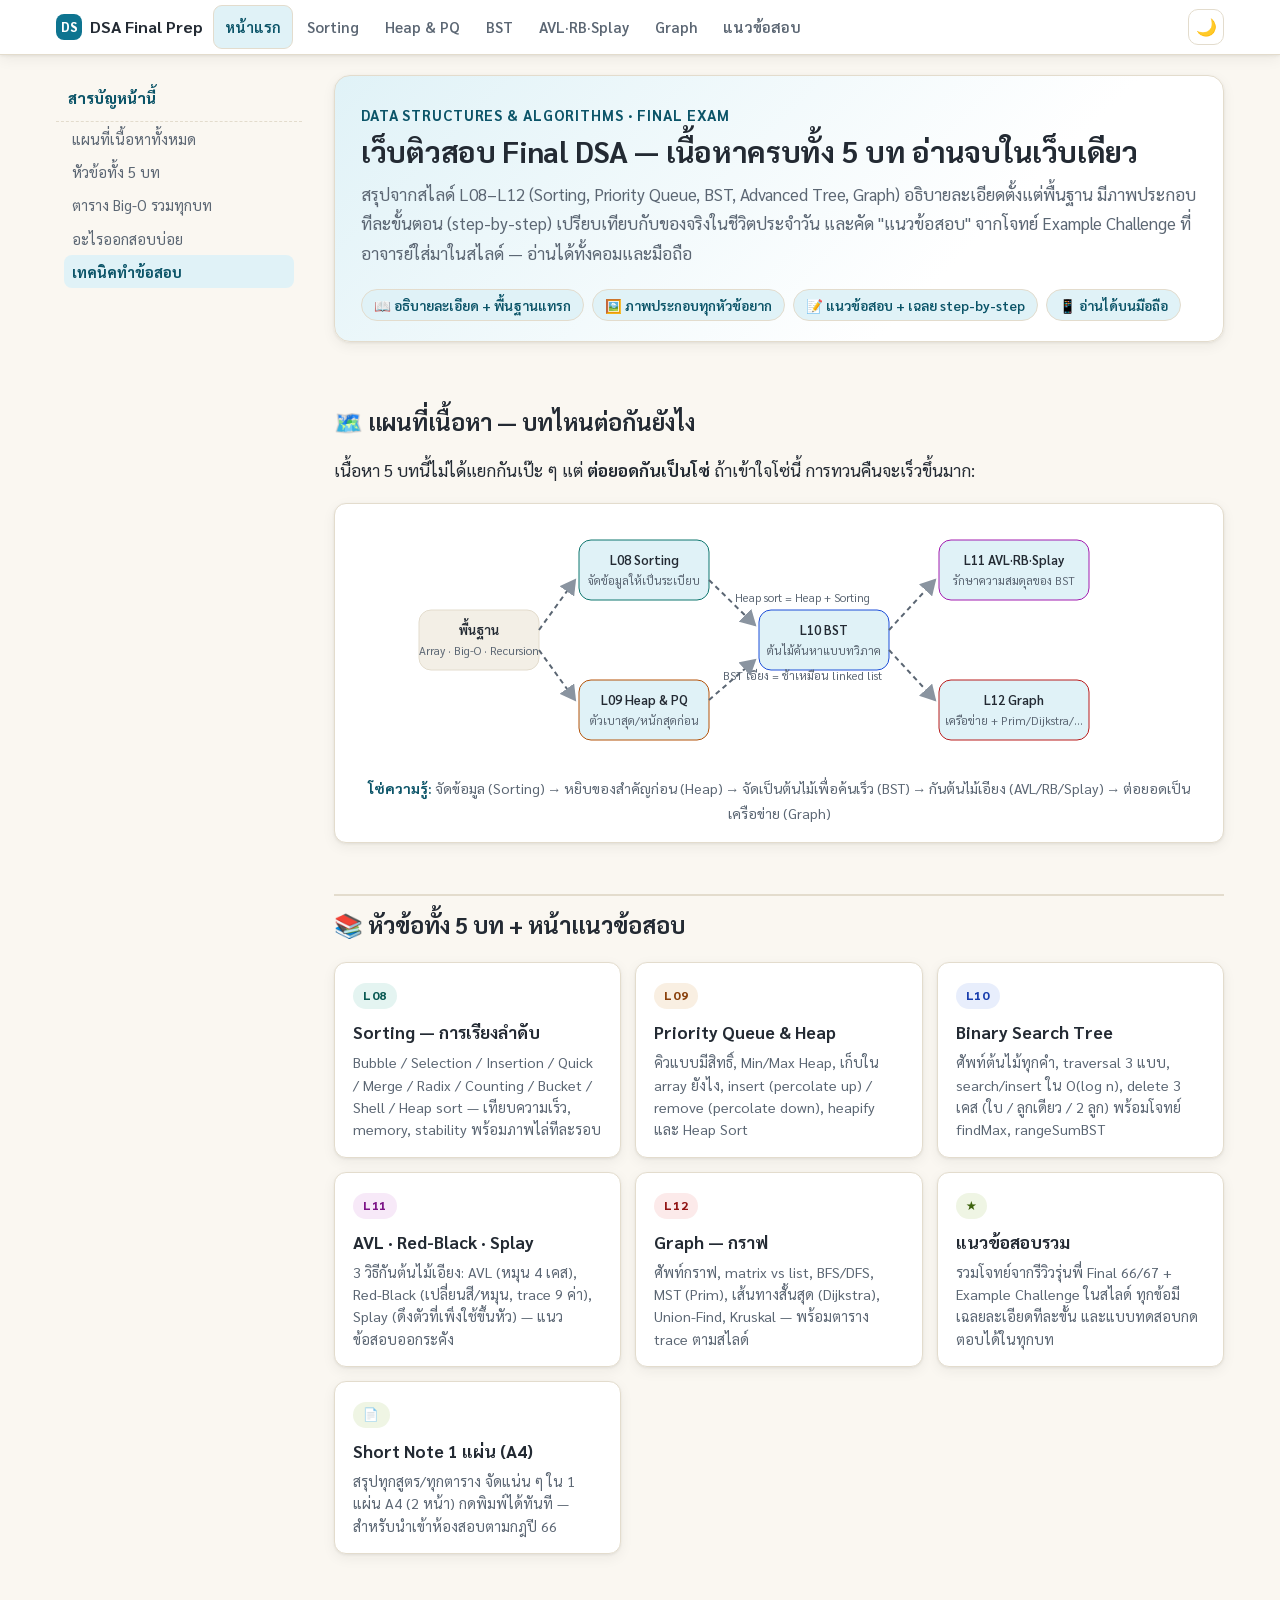
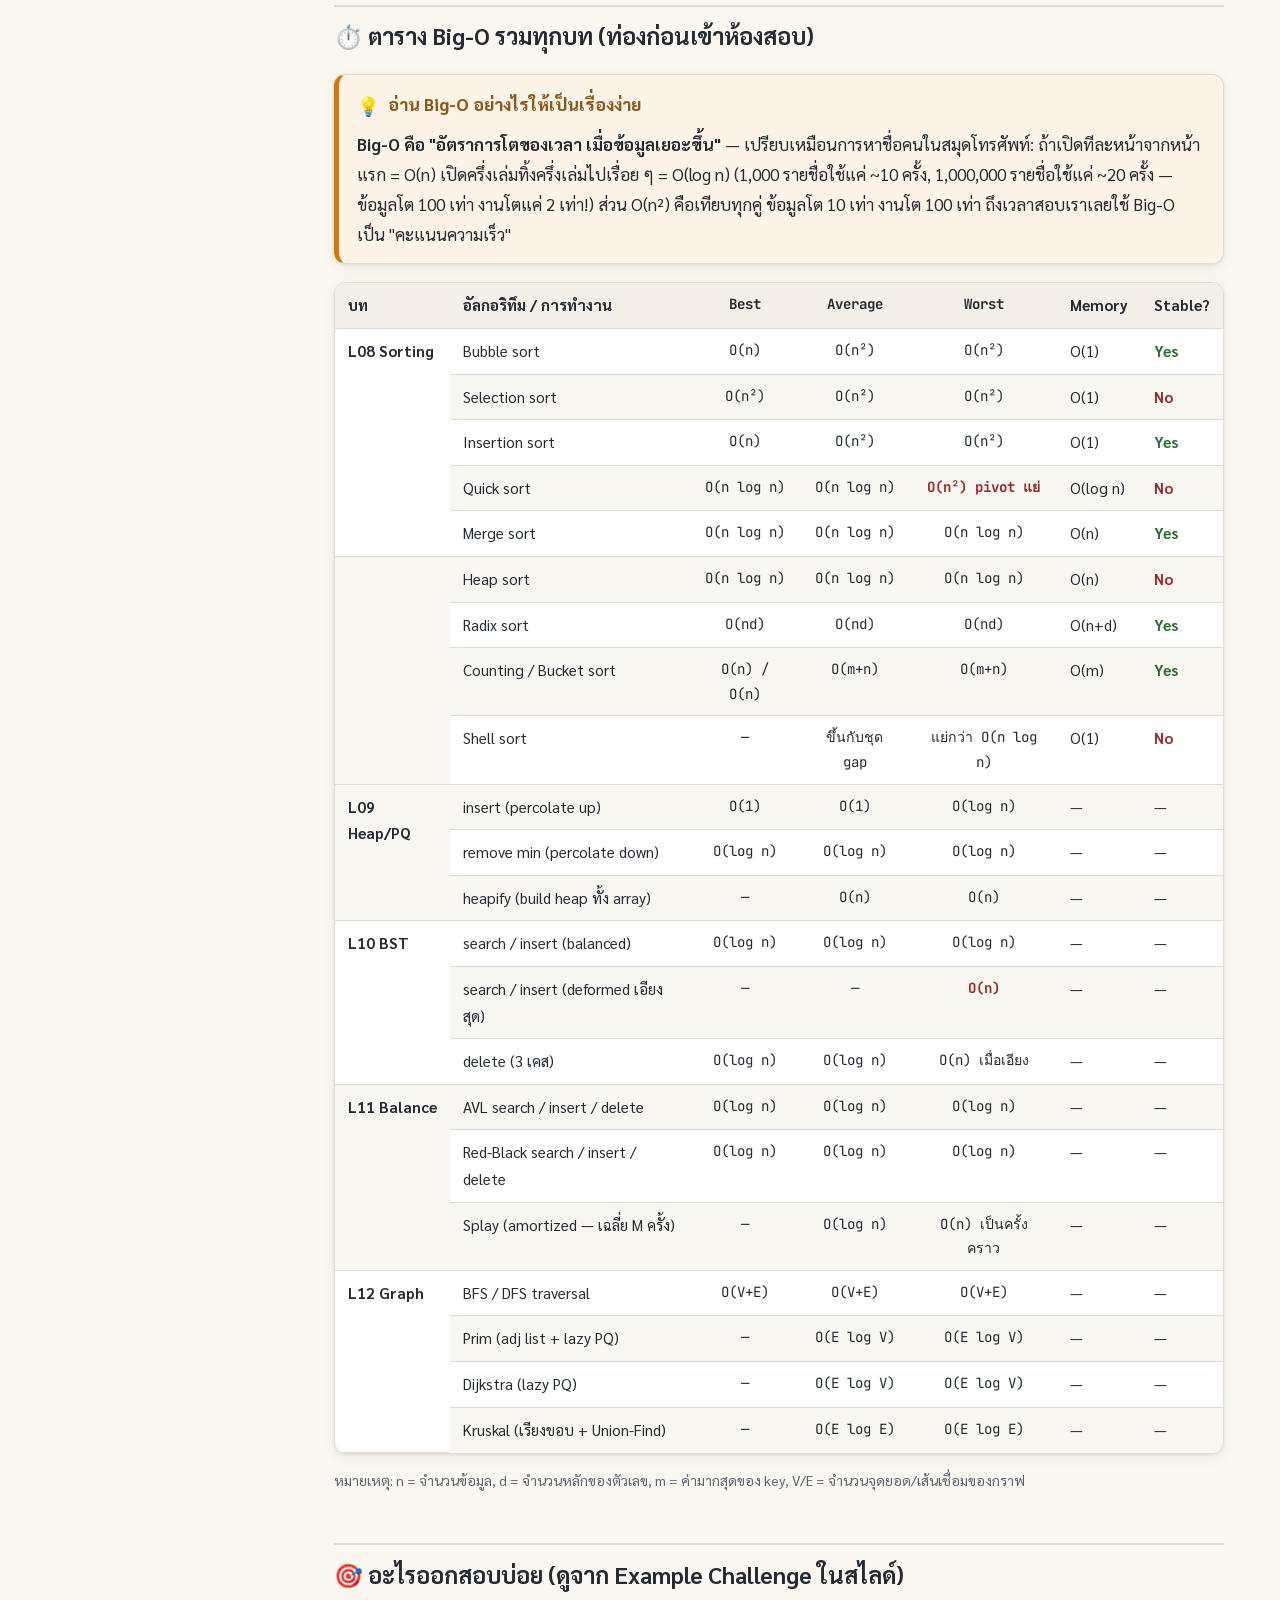
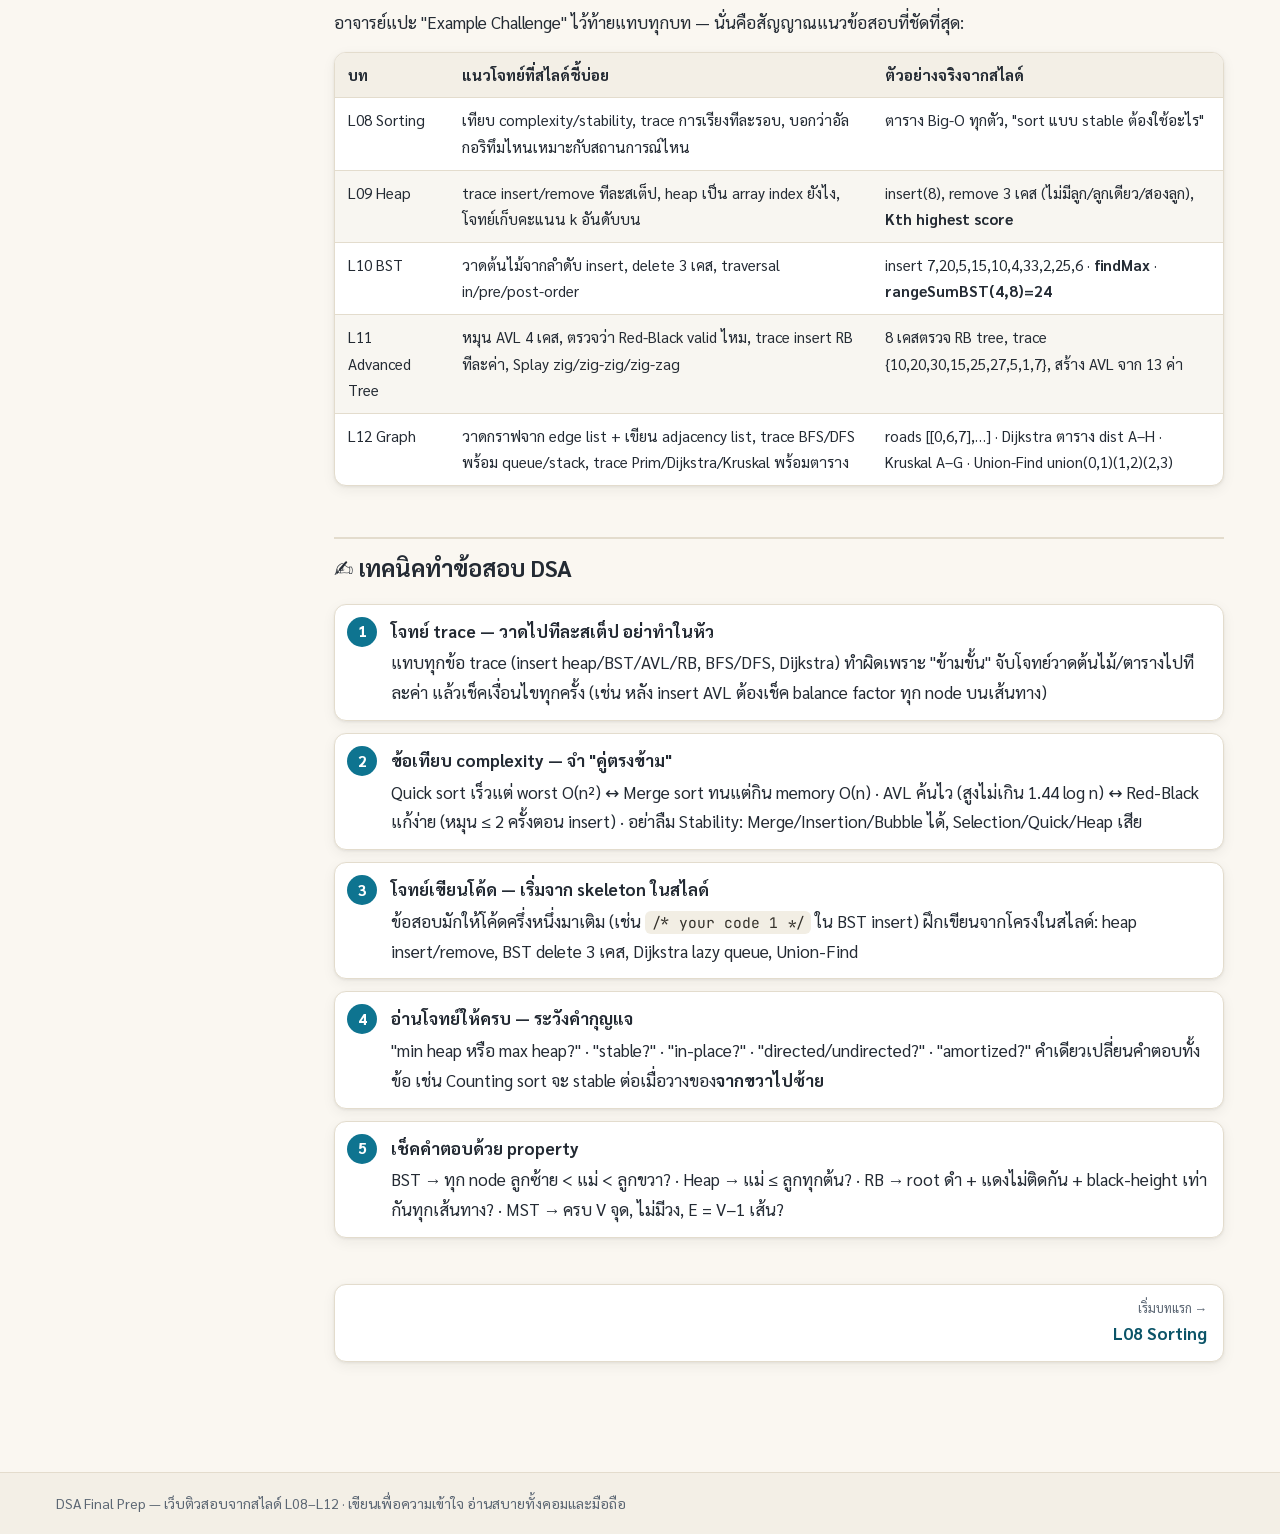
==== index.html @ 03c2e149 "DSA Final Prep — เว็บติวสอบ Final DSA (Sorting, Heap, BST, AVL/RB/Splay, Graph + แนวข้อสอบ + Short N" ====
<!DOCTYPE html>
<html lang="th">
<head>
<meta charset="UTF-8">
<meta name="viewport" content="width=device-width, initial-scale=1.0">
<title>DSA Final Prep — ติวสอบ Final Data Structures &amp; Algorithms</title>
<link rel="icon" href="data:image/svg+xml,%3Csvg xmlns=%27http://www.w3.org/2000/svg%27 viewBox=%270 0 32 32%27%3E%3Crect width=%2732%27 height=%2732%27 rx=%278%27 fill=%27%230e7490%27/%3E%3Ctext x=%2716%27 y=%2722%27 font-size=%2716%27 font-weight=%27bold%27 text-anchor=%27middle%27 fill=%27white%27 font-family=%27sans-serif%27%3EDS%3C/text%3E%3C/svg%3E">
<link rel="preconnect" href="https://fonts.googleapis.com">
<link rel="preconnect" href="https://fonts.gstatic.com" crossorigin>
<link href="https://fonts.googleapis.com/css2?family=Sarabun:wght@400;500;600;700;800&family=JetBrains+Mono:wght@400;600&display=swap" rel="stylesheet">
<link rel="stylesheet" href="assets/style.css">
</head>
<body class="topic-home">
<div id="progress"></div>
<header class="site">
  <div class="site-inner">
    <a class="brand" href="index.html"><span class="logo">DS</span>DSA Final Prep</a>
    <nav class="main">
      <a href="index.html" class="active">หน้าแรก</a>
      <a href="sorting.html">Sorting</a>
      <a href="heap.html">Heap &amp; PQ</a>
      <a href="bst.html">BST</a>
      <a href="avltree.html">AVL·RB·Splay</a>
      <a href="graph.html">Graph</a>
      <a href="exam.html">แนวข้อสอบ</a>
    </nav>
    <div class="header-actions">
      <button class="icon-btn" data-action="toggle-theme" title="สลับธีมมืด/สว่าง" aria-label="สลับธีม">🌙</button>
    </div>
  </div>
</header>

<div class="wrap">
<aside class="toc">
  <div class="toc-head">สารบัญหน้านี้ <span class="chev">▾</span></div>
  <div class="toc-body">
    <a href="#map">แผนที่เนื้อหาทั้งหมด</a>
    <a href="#topics">หัวข้อทั้ง 5 บท</a>
    <a href="#bigo">ตาราง Big-O รวมทุกบท</a>
    <a href="#trends">อะไรออกสอบบ่อย</a>
    <a href="#tips">เทคนิคทำข้อสอบ</a>
  </div>
</aside>

<main>
<section class="hero">
  <div class="kicker">Data Structures &amp; Algorithms · Final Exam</div>
  <h1>เว็บติวสอบ Final DSA — เนื้อหาครบทั้ง 5 บท อ่านจบในเว็บเดียว</h1>
  <p class="lead">สรุปจากสไลด์ L08–L12 (Sorting, Priority Queue, BST, Advanced Tree, Graph) อธิบายละเอียดตั้งแต่พื้นฐาน
  มีภาพประกอบทีละขั้นตอน (step-by-step) เปรียบเทียบกับของจริงในชีวิตประจำวัน และคัด "แนวข้อสอบ" จากโจทย์ Example Challenge
  ที่อาจารย์ใส่มาในสไลด์ — อ่านได้ทั้งคอมและมือถือ</p>
  <div class="meta">
    <span class="chip">📖 อธิบายละเอียด + พื้นฐานแทรก</span>
    <span class="chip">🖼️ ภาพประกอบทุกหัวข้อยาก</span>
    <span class="chip">📝 แนวข้อสอบ + เฉลย step-by-step</span>
    <span class="chip">📱 อ่านได้บนมือถือ</span>
  </div>
</section>

<h2 id="map">🗺️ แผนที่เนื้อหา — บทไหนต่อกันยังไง</h2>
<p>เนื้อหา 5 บทนี้ไม่ได้แยกกันเป๊ะ ๆ แต่ <strong>ต่อยอดกันเป็นโซ่</strong> ถ้าเข้าใจโซ่นี้ การทวนคืนจะเร็วขึ้นมาก:</p>

<figure class="diagram">
<svg viewBox="0 0 760 250" width="760" role="img" aria-label="แผนที่ความสัมพันธ์ของบทเรียน">
  <defs>
    <marker id="arw" markerWidth="9" markerHeight="9" refX="7" refY="4.5" orient="auto">
      <path d="M0,0 L8,4.5 L0,9 z" fill="#8a94a0"/>
    </marker>
  </defs>
  <!-- Array/Basics -->
  <rect x="20" y="90" width="120" height="60" rx="12" fill="var(--bg-soft)" stroke="var(--line)"/>
  <text x="80" y="115" text-anchor="middle" class="tlabel">พื้นฐาน</text>
  <text x="80" y="135" text-anchor="middle" class="tag">Array · Big-O · Recursion</text>

  <!-- Sorting -->
  <rect x="180" y="20" width="130" height="60" rx="12" fill="var(--accent-soft)" stroke="#0f766e"/>
  <text x="245" y="45" text-anchor="middle" class="tlabel">L08 Sorting</text>
  <text x="245" y="65" text-anchor="middle" class="tag">จัดข้อมูลให้เป็นระเบียบ</text>

  <!-- PQ/Heap -->
  <rect x="180" y="160" width="130" height="60" rx="12" fill="var(--accent-soft)" stroke="#b45309"/>
  <text x="245" y="185" text-anchor="middle" class="tlabel">L09 Heap &amp; PQ</text>
  <text x="245" y="205" text-anchor="middle" class="tag">ตัวเบาสุด/หนักสุดก่อน</text>

  <!-- BST -->
  <rect x="360" y="90" width="130" height="60" rx="12" fill="var(--accent-soft)" stroke="#1d4ed8"/>
  <text x="425" y="115" text-anchor="middle" class="tlabel">L10 BST</text>
  <text x="425" y="135" text-anchor="middle" class="tag">ต้นไม้ค้นหาแบบทวิภาค</text>

  <!-- AVL/RB/Splay -->
  <rect x="540" y="20" width="150" height="60" rx="12" fill="var(--accent-soft)" stroke="#a21caf"/>
  <text x="615" y="45" text-anchor="middle" class="tlabel">L11 AVL·RB·Splay</text>
  <text x="615" y="65" text-anchor="middle" class="tag">รักษาความสมดุลของ BST</text>

  <!-- Graph -->
  <rect x="540" y="160" width="150" height="60" rx="12" fill="var(--accent-soft)" stroke="#b91c1c"/>
  <text x="615" y="185" text-anchor="middle" class="tlabel">L12 Graph</text>
  <text x="615" y="205" text-anchor="middle" class="tag">เครือข่าย + Prim/Dijkstra/…</text>

  <line x1="140" y1="110" x2="176" y2="60" class="te dash" marker-end="url(#arw)"/>
  <line x1="140" y1="130" x2="176" y2="180" class="te dash" marker-end="url(#arw)"/>
  <line x1="310" y1="60" x2="356" y2="105" class="te dash" marker-end="url(#arw)"/>
  <line x1="310" y1="180" x2="356" y2="140" class="te dash" marker-end="url(#arw)"/>
  <line x1="490" y1="110" x2="536" y2="60" class="te dash" marker-end="url(#arw)"/>
  <line x1="490" y1="130" x2="536" y2="180" class="te dash" marker-end="url(#arw)"/>
  <text x="403" y="82" text-anchor="middle" class="tag">Heap sort = Heap + Sorting</text>
  <text x="403" y="160" text-anchor="middle" class="tag">BST เอียง = ช้าเหมือน linked list</text>
</svg>
<figcaption><b>โซ่ความรู้:</b> จัดข้อมูล (Sorting) → หยิบของสำคัญก่อน (Heap) → จัดเป็นต้นไม้เพื่อค้นเร็ว (BST) → กันต้นไม้เอียง (AVL/RB/Splay) → ต่อยอดเป็นเครือข่าย (Graph)</figcaption>
</figure>

<h2 id="topics">📚 หัวข้อทั้ง 5 บท + หน้าแนวข้อสอบ</h2>
<div class="topic-grid">
  <a class="tcard" href="sorting.html">
    <span class="t-badge" style="background:#e4f4f1;color:#0b5a54">L08</span>
    <h3>Sorting — การเรียงลำดับ</h3>
    <p>Bubble / Selection / Insertion / Quick / Merge / Radix / Counting / Bucket / Shell / Heap sort — เทียบความเร็ว, memory, stability พร้อมภาพไล่ทีละรอบ</p>
  </a>
  <a class="tcard" href="heap.html">
    <span class="t-badge" style="background:#f9efe2;color:#8a410c">L09</span>
    <h3>Priority Queue &amp; Heap</h3>
    <p>คิวแบบมีสิทธิ์, Min/Max Heap, เก็บใน array ยังไง, insert (percolate up) / remove (percolate down), heapify และ Heap Sort</p>
  </a>
  <a class="tcard" href="bst.html">
    <span class="t-badge" style="background:#e8eefc;color:#1a3fae">L10</span>
    <h3>Binary Search Tree</h3>
    <p>ศัพท์ต้นไม้ทุกคำ, traversal 3 แบบ, search/insert ใน O(log n), delete 3 เคส (ใบ / ลูกเดียว / 2 ลูก) พร้อมโจทย์ findMax, rangeSumBST</p>
  </a>
  <a class="tcard" href="avltree.html">
    <span class="t-badge" style="background:#f7e9f8;color:#7d1587">L11</span>
    <h3>AVL · Red-Black · Splay</h3>
    <p>3 วิธีกันต้นไม้เอียง: AVL (หมุน 4 เคส), Red-Black (เปลี่ยนสี/หมุน, trace 9 ค่า), Splay (ดึงตัวที่เพิ่งใช้ขึ้นหัว) — แนวข้อสอบออกระคัง</p>
  </a>
  <a class="tcard" href="graph.html">
    <span class="t-badge" style="background:#fceaea;color:#921616">L12</span>
    <h3>Graph — กราฟ</h3>
    <p>ศัพท์กราฟ, matrix vs list, BFS/DFS, MST (Prim), เส้นทางสั้นสุด (Dijkstra), Union-Find, Kruskal — พร้อมตาราง trace ตามสไลด์</p>
  </a>
  <a class="tcard" href="exam.html">
    <span class="t-badge" style="background:#eff5e4;color:#3c620c">★</span>
    <h3>แนวข้อสอบรวม</h3>
    <p>รวมโจทย์จากรีวิวรุ่นพี่ Final 66/67 + Example Challenge ในสไลด์ ทุกข้อมีเฉลยละเอียดทีละขั้น และแบบทดสอบกดตอบได้ในทุกบท</p>
  </a>
  <a class="tcard" href="short-note.html">
    <span class="t-badge" style="background:#eff5e4;color:#3c620c">📄</span>
    <h3>Short Note 1 แผ่น (A4)</h3>
    <p>สรุปทุกสูตร/ทุกตาราง จัดแน่น ๆ ใน 1 แผ่น A4 (2 หน้า) กดพิมพ์ได้ทันที — สำหรับนำเข้าห้องสอบตามกฎปี 66</p>
  </a>
</div>

<h2 id="bigo">⏱️ ตาราง Big-O รวมทุกบท (ท่องก่อนเข้าห้องสอบ)</h2>
<div class="box analogy"><div class="box-title"><span class="em">💡</span>อ่าน Big-O อย่างไรให้เป็นเรื่องง่าย</div>
<p><strong>Big-O คือ "อัตราการโตของเวลา เมื่อข้อมูลเยอะขึ้น"</strong> — เปรียบเหมือนการหาชื่อคนในสมุดโทรศัพท์:
ถ้าเปิดทีละหน้าจากหน้าแรก = O(n) เปิดครึ่งเล่มทิ้งครึ่งเล่มไปเรื่อย ๆ = O(log n)
(1,000 รายชื่อใช้แค่ ~10 ครั้ง, 1,000,000 รายชื่อใช้แค่ ~20 ครั้ง — ข้อมูลโต 100 เท่า งานโตแค่ 2 เท่า!)
ส่วน O(n²) คือเทียบทุกคู่ ข้อมูลโต 10 เท่า งานโต 100 เท่า ถึงเวลาสอบเราเลยใช้ Big-O เป็น "คะแนนความเร็ว"</p></div>

<div class="tbl-wrap"><table>
<thead><tr><th>บท</th><th>อัลกอริทึม / การทำงาน</th><th class="num">Best</th><th class="num">Average</th><th class="num">Worst</th><th>Memory</th><th>Stable?</th></tr></thead>
<tbody>
  <tr><td rowspan="5"><b>L08 Sorting</b></td><td>Bubble sort</td><td class="num">O(n)</td><td class="num">O(n²)</td><td class="num">O(n²)</td><td>O(1)</td><td class="good">Yes</td></tr>
  <tr><td>Selection sort</td><td class="num">O(n²)</td><td class="num">O(n²)</td><td class="num">O(n²)</td><td>O(1)</td><td class="bad">No</td></tr>
  <tr><td>Insertion sort</td><td class="num">O(n)</td><td class="num">O(n²)</td><td class="num">O(n²)</td><td>O(1)</td><td class="good">Yes</td></tr>
  <tr><td>Quick sort</td><td class="num">O(n log n)</td><td class="num">O(n log n)</td><td class="num bad">O(n²) pivot แย่</td><td>O(log n)</td><td class="bad">No</td></tr>
  <tr><td>Merge sort</td><td class="num">O(n log n)</td><td class="num">O(n log n)</td><td class="num">O(n log n)</td><td>O(n)</td><td class="good">Yes</td></tr>
  <tr><td rowspan="4"></td><td>Heap sort</td><td class="num">O(n log n)</td><td class="num">O(n log n)</td><td class="num">O(n log n)</td><td>O(n)</td><td class="bad">No</td></tr>
  <tr><td>Radix sort</td><td class="num">O(nd)</td><td class="num">O(nd)</td><td class="num">O(nd)</td><td>O(n+d)</td><td class="good">Yes</td></tr>
  <tr><td>Counting / Bucket sort</td><td class="num">O(n) / O(n)</td><td class="num">O(m+n)</td><td class="num">O(m+n)</td><td>O(m)</td><td class="good">Yes</td></tr>
  <tr><td>Shell sort</td><td class="num">—</td><td class="num">ขึ้นกับชุด gap</td><td class="num">แย่กว่า O(n log n)</td><td>O(1)</td><td class="bad">No</td></tr>

  <tr><td rowspan="3"><b>L09 Heap/PQ</b></td><td>insert (percolate up)</td><td class="num">O(1)</td><td class="num">O(1)</td><td class="num">O(log n)</td><td>—</td><td>—</td></tr>
  <tr><td>remove min (percolate down)</td><td class="num">O(log n)</td><td class="num">O(log n)</td><td class="num">O(log n)</td><td>—</td><td>—</td></tr>
  <tr><td>heapify (build heap ทั้ง array)</td><td class="num">—</td><td class="num">O(n)</td><td class="num">O(n)</td><td>—</td><td>—</td></tr>

  <tr><td rowspan="3"><b>L10 BST</b></td><td>search / insert (balanced)</td><td class="num">O(log n)</td><td class="num">O(log n)</td><td class="num">O(log n)</td><td>—</td><td>—</td></tr>
  <tr><td>search / insert (deformed เอียงสุด)</td><td class="num">—</td><td class="num">—</td><td class="num bad">O(n)</td><td>—</td><td>—</td></tr>
  <tr><td>delete (3 เคส)</td><td class="num">O(log n)</td><td class="num">O(log n)</td><td class="num">O(n) เมื่อเอียง</td><td>—</td><td>—</td></tr>

  <tr><td rowspan="3"><b>L11 Balance</b></td><td>AVL search / insert / delete</td><td class="num">O(log n)</td><td class="num">O(log n)</td><td class="num">O(log n)</td><td>—</td><td>—</td></tr>
  <tr><td>Red-Black search / insert / delete</td><td class="num">O(log n)</td><td class="num">O(log n)</td><td class="num">O(log n)</td><td>—</td><td>—</td></tr>
  <tr><td>Splay (amortized — เฉลี่ย M ครั้ง)</td><td class="num">—</td><td class="num">O(log n)</td><td class="num">O(n) เป็นครั้งคราว</td><td>—</td><td>—</td></tr>

  <tr><td rowspan="4"><b>L12 Graph</b></td><td>BFS / DFS traversal</td><td class="num">O(V+E)</td><td class="num">O(V+E)</td><td class="num">O(V+E)</td><td>—</td><td>—</td></tr>
  <tr><td>Prim (adj list + lazy PQ)</td><td class="num">—</td><td class="num">O(E log V)</td><td class="num">O(E log V)</td><td>—</td><td>—</td></tr>
  <tr><td>Dijkstra (lazy PQ)</td><td class="num">—</td><td class="num">O(E log V)</td><td class="num">O(E log V)</td><td>—</td><td>—</td></tr>
  <tr><td>Kruskal (เรียงขอบ + Union-Find)</td><td class="num">—</td><td class="num">O(E log E)</td><td class="num">O(E log E)</td><td>—</td><td>—</td></tr>
</tbody>
</table></div>
<p class="small">หมายเหตุ: n = จำนวนข้อมูล, d = จำนวนหลักของตัวเลข, m = ค่ามากสุดของ key, V/E = จำนวนจุดยอด/เส้นเชื่อมของกราฟ</p>

<h2 id="trends">🎯 อะไรออกสอบบ่อย (ดูจาก Example Challenge ในสไลด์)</h2>
<p>อาจารย์แปะ "Example Challenge" ไว้ท้ายแทบทุกบท — นั่นคือสัญญาณแนวข้อสอบที่ชัดที่สุด:</p>
<div class="tbl-wrap"><table>
<thead><tr><th>บท</th><th>แนวโจทย์ที่สไลด์ชี้บ่อย</th><th>ตัวอย่างจริงจากสไลด์</th></tr></thead>
<tbody>
<tr><td>L08 Sorting</td><td>เทียบ complexity/stability, trace การเรียงทีละรอบ, บอกว่าอัลกอริทึมไหนเหมาะกับสถานการณ์ไหน</td><td>ตาราง Big-O ทุกตัว, "sort แบบ stable ต้องใช้อะไร"</td></tr>
<tr><td>L09 Heap</td><td>trace insert/remove ทีละสเต็ป, heap เป็น array index ยังไง, โจทย์เก็บคะแนน k อันดับบน</td><td>insert(8), remove 3 เคส (ไม่มีลูก/ลูกเดียว/สองลูก), <b>Kth highest score</b></td></tr>
<tr><td>L10 BST</td><td>วาดต้นไม้จากลำดับ insert, delete 3 เคส, traversal in/pre/post-order</td><td>insert 7,20,5,15,10,4,33,2,25,6 · <b>findMax</b> · <b>rangeSumBST(4,8)=24</b></td></tr>
<tr><td>L11 Advanced Tree</td><td>หมุน AVL 4 เคส, ตรวจว่า Red-Black valid ไหม, trace insert RB ทีละค่า, Splay zig/zig-zig/zig-zag</td><td>8 เคสตรวจ RB tree, trace {10,20,30,15,25,27,5,1,7}, สร้าง AVL จาก 13 ค่า</td></tr>
<tr><td>L12 Graph</td><td>วาดกราฟจาก edge list + เขียน adjacency list, trace BFS/DFS พร้อม queue/stack, trace Prim/Dijkstra/Kruskal พร้อมตาราง</td><td>roads [[0,6,7],…] · Dijkstra ตาราง dist A–H · Kruskal A–G · Union-Find union(0,1)(1,2)(2,3)</td></tr>
</tbody>
</table></div>

<h2 id="tips">✍️ เทคนิคทำข้อสอบ DSA</h2>
<div class="steps">
  <div class="step"><span class="step-t">โจทย์ trace — วาดไปทีละสเต็ป อย่าทำในหัว</span>แทบทุกข้อ trace (insert heap/BST/AVL/RB, BFS/DFS, Dijkstra) ทำผิดเพราะ "ข้ามขั้น" จับโจทย์วาดต้นไม้/ตารางไปทีละค่า แล้วเช็คเงื่อนไขทุกครั้ง (เช่น หลัง insert AVL ต้องเช็ค balance factor ทุก node บนเส้นทาง)</div>
  <div class="step"><span class="step-t">ข้อเทียบ complexity — จำ "คู่ตรงข้าม"</span>Quick sort เร็วแต่ worst O(n²) ↔ Merge sort ทนแต่กิน memory O(n) · AVL ค้นไว (สูงไม่เกิน 1.44 log n) ↔ Red-Black แก้ง่าย (หมุน ≤ 2 ครั้งตอน insert) · อย่าลืม Stability: Merge/Insertion/Bubble ได้, Selection/Quick/Heap เสีย</div>
  <div class="step"><span class="step-t">โจทย์เขียนโค้ด — เริ่มจาก skeleton ในสไลด์</span>ข้อสอบมักให้โค้ดครึ่งหนึ่งมาเติม (เช่น <code>/* your code 1 */</code> ใน BST insert) ฝึกเขียนจากโครงในสไลด์: heap insert/remove, BST delete 3 เคส, Dijkstra lazy queue, Union-Find</div>
  <div class="step"><span class="step-t">อ่านโจทย์ให้ครบ — ระวังคำกุญแจ</span>"min heap หรือ max heap?" · "stable?" · "in-place?" · "directed/undirected?" · "amortized?" คำเดียวเปลี่ยนคำตอบทั้งข้อ เช่น Counting sort จะ stable ต่อเมื่อวางของ<strong>จากขวาไปซ้าย</strong></div>
  <div class="step"><span class="step-t">เช็คคำตอบด้วย property</span>BST → ทุก node ลูกซ้าย &lt; แม่ &lt; ลูกขวา? · Heap → แม่ ≤ ลูกทุกต้น? · RB → root ดำ + แดงไม่ติดกัน + black-height เท่ากันทุกเส้นทาง? · MST → ครบ V จุด, ไม่มีวง, E = V−1 เส้น?</div>
</div>

<div class="pager">
  <a href="sorting.html" class="next"><span class="dir">เริ่มบทแรก →</span><span class="pt">L08 Sorting</span></a>
</div>
</main>
</div>

<footer class="site"><div class="inner">DSA Final Prep — เว็บติวสอบจากสไลด์ L08–L12 · เขียนเพื่อความเข้าใจ อ่านสบายทั้งคอมและมือถือ</div></footer>
<script src="assets/main.js"></script>
</body>
</html>
---- assets/style.css ----
/* ============================================================
   DSA Final Review — Study Site Stylesheet
   Thai-first typography, responsive, light/dark theme
   ============================================================ */

:root {
  --bg: #faf7f1;
  --bg-soft: #f3efe6;
  --card: #ffffff;
  --ink: #232a33;
  --ink-soft: #5b6673;
  --line: #e3dccd;
  --accent: #0e7490;
  --accent-soft: #e0f2f7;
  --accent-ink: #0b5468;
  --warn-bg: #fdf3e7;
  --warn-line: #f0d9b5;
  --warn-ink: #8a5a18;
  --ok-bg: #eef7ee;
  --ok-line: #cde5cd;
  --ok-ink: #2f6b2f;
  --bad-bg: #fdeeee;
  --bad-line: #f2caca;
  --bad-ink: #9b2c2c;
  --code-bg: #f2eee4;
  --code-ink: #33302a;
  --shadow: 0 1px 3px rgba(40, 35, 20, 0.08), 0 4px 14px rgba(40, 35, 20, 0.06);
  --radius: 12px;
  --font-thai: "Sarabun", "IBM Plex Sans Thai", "Noto Sans Thai", "Leelawadee UI", system-ui, sans-serif;
  --font-code: "JetBrains Mono", "Cascadia Code", Consolas, "Courier New", monospace;
}

[data-theme="dark"] {
  --bg: #12171b;
  --bg-soft: #171e23;
  --card: #1b2329;
  --ink: #e4e8ec;
  --ink-soft: #9aa6b1;
  --line: #2b3640;
  --accent: #4cc3dd;
  --accent-soft: #16323b;
  --accent-ink: #9adcf0;
  --warn-bg: #2b2317;
  --warn-line: #4d3d20;
  --warn-ink: #e8c187;
  --ok-bg: #18251a;
  --ok-line: #2d4a2f;
  --ok-ink: #9fd6a0;
  --bad-bg: #2a1a1a;
  --bad-line: #522c2c;
  --bad-ink: #eda9a9;
  --code-bg: #20282e;
  --code-ink: #e0dcd2;
  --shadow: 0 1px 3px rgba(0, 0, 0, 0.4), 0 4px 14px rgba(0, 0, 0, 0.3);
}

/* topic accents */
body.topic-sorting   { --accent: #0f766e; --accent-soft: #e4f4f1; --accent-ink: #0b5a54; }
body.topic-heap      { --accent: #b45309; --accent-soft: #f9efe2; --accent-ink: #8a410c; }
body.topic-bst       { --accent: #1d4ed8; --accent-soft: #e8eefc; --accent-ink: #1a3fae; }
body.topic-avltree   { --accent: #a21caf; --accent-soft: #f7e9f8; --accent-ink: #7d1587; }
body.topic-graph     { --accent: #b91c1c; --accent-soft: #fceaea; --accent-ink: #921616; }
body.topic-exam      { --accent: #4d7c0f; --accent-soft: #eff5e4; --accent-ink: #3c620c; }
[data-theme="dark"] body.topic-sorting { --accent:#3ecfbd; --accent-soft:#10312d; --accent-ink:#96e6da; }
[data-theme="dark"] body.topic-heap    { --accent:#f0a24b; --accent-soft:#33230f; --accent-ink:#f6c896; }
[data-theme="dark"] body.topic-bst     { --accent:#7ea6ff; --accent-soft:#152242; --accent-ink:#b9ccff; }
[data-theme="dark"] body.topic-avltree { --accent:#d97fe0; --accent-soft:#331536; --accent-ink:#efb6f3; }
[data-theme="dark"] body.topic-graph   { --accent:#f07f7f; --accent-soft:#3a1616; --accent-ink:#f4b3b3; }
[data-theme="dark"] body.topic-exam    { --accent:#9ed45c; --accent-soft:#26330f; --accent-ink:#c8e99a; }

* { box-sizing: border-box; }
html { scroll-behavior: smooth; }
body {
  margin: 0;
  background: var(--bg);
  color: var(--ink);
  font-family: var(--font-thai);
  font-size: 17px;
  line-height: 1.75;
  -webkit-text-size-adjust: 100%;
}

/* ---------- progress bar ---------- */
#progress {
  position: fixed; top: 0; left: 0; height: 3px; width: 0%;
  background: var(--accent); z-index: 60; transition: width .1s linear;
}

/* ---------- header ---------- */
header.site {
  position: sticky; top: 0; z-index: 50;
  background: var(--card);
  border-bottom: 1px solid var(--line);
  box-shadow: var(--shadow);
}
.site-inner {
  max-width: 1200px; margin: 0 auto; padding: 0 16px;
  display: flex; align-items: center; gap: 10px; min-height: 54px; flex-wrap: wrap;
}
.brand {
  font-weight: 700; font-size: 1.02rem; color: var(--ink);
  text-decoration: none; display: flex; align-items: center; gap: 8px; padding: 6px 0;
  white-space: nowrap;
}
.brand .logo {
  width: 26px; height: 26px; border-radius: 8px; background: var(--accent);
  color: #fff; display: inline-flex; align-items: center; justify-content: center;
  font-size: .8rem; font-weight: 800; flex: none;
}
nav.main { display: flex; gap: 2px; overflow-x: auto; flex: 1; -webkit-overflow-scrolling: touch; scrollbar-width: none; }
nav.main::-webkit-scrollbar { display: none; }
nav.main a {
  padding: 8px 11px; border-radius: 9px; text-decoration: none; color: var(--ink-soft);
  font-size: .93rem; font-weight: 600; white-space: nowrap; border: 1px solid transparent;
}
nav.main a:hover { color: var(--accent-ink); background: var(--accent-soft); }
nav.main a.active { color: var(--accent-ink); background: var(--accent-soft); border-color: var(--line); }
.header-actions { display: flex; gap: 6px; align-items: center; }
.icon-btn {
  border: 1px solid var(--line); background: var(--card); color: var(--ink-soft);
  width: 36px; height: 36px; border-radius: 10px; cursor: pointer; font-size: 1.05rem;
  display: inline-flex; align-items: center; justify-content: center;
}
.icon-btn:hover { color: var(--accent-ink); border-color: var(--accent); }

/* ---------- layout ---------- */
.wrap { max-width: 1200px; margin: 0 auto; padding: 20px 16px 80px; display: grid; grid-template-columns: 250px minmax(0, 1fr); gap: 28px; }
@media (max-width: 960px) { .wrap { grid-template-columns: 1fr; gap: 0; } }
aside.toc { position: sticky; top: 74px; align-self: start; max-height: calc(100vh - 90px); overflow-y: auto; font-size: .92rem; padding-right: 4px; }
@media (max-width: 960px) {
  aside.toc { position: static; max-height: none; background: var(--card); border: 1px solid var(--line); border-radius: var(--radius); margin-bottom: 22px; overflow: hidden; }
  aside.toc .toc-head { cursor: pointer; }
  aside.toc .toc-body { display: none; }
  aside.toc.open .toc-body { display: block; }
}
.toc-head { font-weight: 800; padding: 10px 12px; color: var(--accent-ink); display: flex; justify-content: space-between; align-items: center; }
.toc-head .chev { display: none; }
@media (max-width: 960px) { .toc-head .chev { display: inline; } }
.toc-body { padding: 0 8px 10px; border-top: 1px dashed var(--line); }
aside.toc a { display: block; padding: 6px 8px; color: var(--ink-soft); text-decoration: none; border-radius: 8px; line-height: 1.45; }
aside.toc a:hover { background: var(--accent-soft); color: var(--accent-ink); }
aside.toc a.sub { padding-left: 20px; font-size: .88rem; }
main { min-width: 0; }

/* ---------- typography ---------- */
h1 { font-size: 1.85rem; line-height: 1.3; margin: .2em 0 .3em; letter-spacing: -.01em; }
h2 { font-size: 1.45rem; margin: 2.2em 0 .6em; padding-top: .35em; border-top: 2px solid var(--line); scroll-margin-top: 80px; }
h2:first-of-type { border-top: none; }
h3 { font-size: 1.18rem; margin: 1.6em 0 .45em; scroll-margin-top: 80px; }
h4 { font-size: 1.03rem; margin: 1.3em 0 .35em; }
p { margin: .55em 0; }
a { color: var(--accent); }
strong { font-weight: 700; }
ul, ol { padding-left: 1.45em; margin: .5em 0; }
li { margin: .3em 0; }
.kicker { color: var(--accent-ink); font-weight: 700; font-size: .92rem; letter-spacing: .06em; text-transform: uppercase; }
.lead { font-size: 1.06rem; color: var(--ink-soft); margin-bottom: 1.2em; }
.small { font-size: .88rem; color: var(--ink-soft); }
hr.sep { border: none; border-top: 1px dashed var(--line); margin: 2em 0; }

.chips { display: flex; flex-wrap: wrap; gap: 8px; margin: 12px 0; }
.chip {
  background: var(--accent-soft); color: var(--accent-ink); border: 1px solid var(--line);
  border-radius: 999px; padding: 3px 12px; font-size: .86rem; font-weight: 600;
}

/* ---------- cards / boxes ---------- */
.box {
  background: var(--card); border: 1px solid var(--line); border-left: 5px solid var(--accent);
  border-radius: var(--radius); padding: 14px 18px; margin: 18px 0; box-shadow: var(--shadow);
}
.box .box-title { font-weight: 800; display: flex; align-items: center; gap: 8px; margin-bottom: 6px; }
.box .box-title .em { font-size: 1.15rem; }
.box p:first-child { margin-top: 0; }
.box p:last-child { margin-bottom: 0; }
.box.analogy { border-left-color: #d97706; background: var(--warn-bg); }
.box.analogy .box-title { color: var(--warn-ink); }
.box.basic { border-left-color: #0284c7; background: var(--accent-soft); }
.box.basic .box-title { color: var(--accent-ink); }
.box.exam { border-left-color: #4d7c0f; background: var(--ok-bg); }
.box.exam .box-title { color: var(--ok-ink); }
.box.warn { border-left-color: #dc2626; background: var(--bad-bg); }
.box.warn .box-title { color: var(--bad-ink); }
.box.summary { border-left-color: #64748b; }
[data-theme="dark"] .box.analogy { background: var(--warn-bg); }
[data-theme="dark"] .box.basic { background: var(--accent-soft); }

/* ---------- tables ---------- */
.tbl-wrap { overflow-x: auto; margin: 14px 0; border: 1px solid var(--line); border-radius: var(--radius); background: var(--card); box-shadow: var(--shadow); }
table { border-collapse: collapse; width: 100%; font-size: .95rem; min-width: 480px; }
th, td { padding: 9px 13px; text-align: left; border-bottom: 1px solid var(--line); vertical-align: top; }
th { background: var(--bg-soft); font-weight: 700; white-space: nowrap; }
tbody tr:last-child td { border-bottom: none; }
tbody tr:nth-child(even) { background: color-mix(in srgb, var(--bg-soft) 55%, transparent); }
td.num, th.num { text-align: center; font-family: var(--font-code); font-size: .88rem; }
table .good { color: var(--ok-ink); font-weight: 700; }
table .bad { color: var(--bad-ink); font-weight: 700; }

/* ---------- code ---------- */
code {
  font-family: var(--font-code); font-size: .86em; background: var(--code-bg);
  color: var(--code-ink); padding: .15em .45em; border-radius: 6px;
}
pre { background: var(--code-bg); color: var(--code-ink); border: 1px solid var(--line); border-radius: var(--radius); padding: 14px 16px; overflow-x: auto; font-size: .87rem; line-height: 1.6; }
pre code { background: none; padding: 0; font-size: 1em; }
pre .cm { color: #8a8f98; font-style: italic; }
pre .kw { color: #b45309; font-weight: 600; }
pre .fn { color: #0e7490; }
[data-theme="dark"] pre .kw { color: #f0a24b; }
[data-theme="dark"] pre .fn { color: #6fc7dc; }
[data-theme="dark"] pre .cm { color: #8b949e; }

/* ---------- solutions (collapsible) ---------- */
details.sol {
  border: 1px solid var(--line); border-radius: var(--radius); background: var(--card);
  margin: 12px 0; overflow: hidden; box-shadow: var(--shadow);
}
details.sol > summary {
  cursor: pointer; padding: 11px 16px; font-weight: 700; color: var(--ok-ink);
  background: var(--ok-bg); list-style: none; display: flex; align-items: center; gap: 8px; user-select: none;
}
details.sol > summary::-webkit-details-marker { display: none; }
details.sol > summary::before { content: "▸"; transition: transform .15s; font-size: .9em; }
details.sol[open] > summary::before { transform: rotate(90deg); }
details.sol > .sol-body { padding: 12px 18px 14px; border-top: 1px solid var(--line); }
details.sol.hint > summary { color: var(--warn-ink); background: var(--warn-bg); }

/* ---------- MCQ ---------- */
.mcq { border: 1px solid var(--line); border-radius: var(--radius); background: var(--card); padding: 14px 16px; margin: 14px 0; box-shadow: var(--shadow); }
.mcq .q { font-weight: 700; margin-bottom: 8px; }
.mcq .opts { display: grid; gap: 8px; }
.mcq button.opt {
  text-align: left; font: inherit; font-size: .95rem; cursor: pointer; padding: 8px 13px;
  border-radius: 9px; border: 1.5px solid var(--line); background: var(--bg); color: var(--ink); line-height: 1.5;
}
.mcq button.opt:hover { border-color: var(--accent); }
.mcq[data-state="answered"] button.opt { cursor: default; opacity: .8; }
.mcq button.opt.correct { border-color: #16a34a; background: var(--ok-bg); color: var(--ok-ink); font-weight: 700; opacity: 1; }
.mcq button.opt.wrong { border-color: #dc2626; background: var(--bad-bg); color: var(--bad-ink); opacity: 1; }
.mcq .explain { display: none; margin-top: 10px; padding-top: 10px; border-top: 1px dashed var(--line); font-size: .93rem; }
.mcq[data-state="answered"] .explain { display: block; }

/* ---------- step cards ---------- */
.steps { counter-reset: step; margin: 16px 0; display: grid; gap: 12px; }
.step {
  position: relative; background: var(--card); border: 1px solid var(--line);
  border-radius: var(--radius); padding: 12px 16px 12px 56px; box-shadow: var(--shadow);
}
.step::before {
  counter-increment: step; content: counter(step);
  position: absolute; left: 12px; top: 12px; width: 30px; height: 30px; border-radius: 50%;
  background: var(--accent); color: #fff; font-weight: 800; font-size: .95rem;
  display: flex; align-items: center; justify-content: center;
}
.step .step-t { font-weight: 700; display: block; margin-bottom: 2px; }

/* ---------- SVG diagram styles ---------- */
figure.diagram { margin: 18px 0; background: var(--card); border: 1px solid var(--line); border-radius: var(--radius); padding: 16px 12px 8px; box-shadow: var(--shadow); overflow-x: auto; }
figure.diagram svg { display: block; margin: 0 auto; max-width: 100%; height: auto; }
/* on narrow screens keep wide diagrams readable: scroll instead of shrink */
@media (max-width: 700px) {
  figure.diagram svg.wide { min-width: 620px; }
}
figure.diagram figcaption { text-align: center; font-size: .88rem; color: var(--ink-soft); padding: 6px 8px 8px; }
figcaption b { color: var(--accent-ink); }

svg .te { stroke: var(--ink-soft); stroke-width: 2; }
svg .te.hot { stroke: var(--accent); stroke-width: 3; }
svg .te.dash { stroke-dasharray: 5 4; }
svg .te.arrowhead { fill: var(--ink-soft); }
svg text { font-family: var(--font-thai); }
svg .nlab { font-size: 14px; font-weight: 700; fill: var(--ink); }
svg .nlab-w { fill: #fff; }
svg .slab { font-size: 12.5px; fill: var(--ink-soft); }
svg .slab-b { font-size: 12.5px; fill: var(--accent-ink); font-weight: 700; }
svg .tlabel { font-size: 13px; fill: var(--ink); font-weight: 600; }
svg .tag { font-size: 11.5px; fill: var(--ink-soft); }
svg .wlab { font-size: 11.5px; fill: var(--accent-ink); font-weight: 700; }
svg .box-lab { font-size: 12px; fill: var(--ink); font-weight: 600; }

/* array cells in svg */
svg .cell { fill: var(--bg-soft); stroke: var(--ink-soft); stroke-width: 1.2; rx: 4; }
svg .cell.hot { fill: var(--accent-soft); stroke: var(--accent); stroke-width: 2; }
svg .cell.good { fill: var(--ok-bg); stroke: #16a34a; }
svg .cell.bad { fill: var(--bad-bg); stroke: #dc2626; }

/* tree node circles */
svg .nd { fill: var(--card); stroke: var(--ink-soft); stroke-width: 2; }
svg .nd.hot { stroke: var(--accent); stroke-width: 3; fill: var(--accent-soft); }
svg .nd.good { stroke: #16a34a; stroke-width: 2.5; fill: var(--ok-bg); }
svg .nd.bad { stroke: #dc2626; stroke-width: 2.5; fill: var(--bad-bg); }
svg .nd.dim { opacity: .45; }
svg .nd.red-n { fill: #fde3e3; stroke: #dc2626; stroke-width: 2.4; }
svg .nd.black-n { fill: #2b3138; stroke: #111418; stroke-width: 2.4; }
[data-theme="dark"] svg .nd.red-n { fill: #5a2323; stroke: #f07f7f; }
[data-theme="dark"] svg .nd.black-n { fill: #0d0f12; stroke: #4a525b; }
svg .nd.black-n + text, svg text.on-black { fill: #fff; }
svg .ghost { opacity: .5; stroke-dasharray: 4 3; fill: none; }

/* grid background for bucket diagrams */
svg .bucket { fill: var(--bg-soft); stroke: var(--line); }
[data-theme="dark"] svg .bucket { fill: #232d34; }

/* ---------- hero ---------- */
.hero {
  background: linear-gradient(135deg, var(--accent-soft), var(--card) 70%);
  border: 1px solid var(--line); border-radius: 16px; padding: 26px 26px 20px; margin-bottom: 26px; box-shadow: var(--shadow);
}
.hero h1 { margin-top: 4px; }
.hero .meta { display: flex; flex-wrap: wrap; gap: 8px; margin-top: 10px; }

/* topic cards on index */
.topic-grid { display: grid; grid-template-columns: repeat(auto-fit, minmax(240px, 1fr)); gap: 14px; margin: 18px 0; }
.tcard {
  display: block; text-decoration: none; color: var(--ink); background: var(--card);
  border: 1px solid var(--line); border-radius: var(--radius); padding: 16px 18px; box-shadow: var(--shadow);
  transition: transform .12s, border-color .12s; position: relative;
}
.tcard:hover { transform: translateY(-2px); border-color: var(--accent); }
.tcard .t-badge { display: inline-block; font-size: .78rem; font-weight: 800; letter-spacing: .05em; padding: 2px 10px; border-radius: 999px; margin-bottom: 8px; }
.tcard h3 { margin: 0 0 4px; font-size: 1.08rem; }
.tcard p { margin: 0; font-size: .9rem; color: var(--ink-soft); line-height: 1.55; }

/* pagination footer */
.pager { display: flex; justify-content: space-between; gap: 12px; margin-top: 46px; }
.pager a {
  flex: 1; text-decoration: none; border: 1px solid var(--line); background: var(--card);
  border-radius: var(--radius); padding: 12px 16px; box-shadow: var(--shadow);
}
.pager a:hover { border-color: var(--accent); }
.pager .dir { font-size: .8rem; color: var(--ink-soft); display: block; }
.pager .pt { font-weight: 700; color: var(--accent-ink); }
.pager a.next { text-align: right; }

/* two-column helper */
.cols2 { display: grid; grid-template-columns: 1fr 1fr; gap: 14px; }
@media (max-width: 700px) { .cols2 { grid-template-columns: 1fr; } }

footer.site { border-top: 1px solid var(--line); background: var(--bg-soft); margin-top: 30px; }
footer.site .inner { max-width: 1200px; margin: 0 auto; padding: 18px 16px; font-size: .88rem; color: var(--ink-soft); }

/* print */
@media print {
  header.site, aside.toc, .pager, #progress, footer.site { display: none !important; }
  .wrap { display: block; }
  details.sol { page-break-inside: avoid; }
  details.sol:not([open]) > .sol-body { display: block; }
  body { background: #fff; }
}

@media (max-width: 600px) {
  body { font-size: 16px; }
  h1 { font-size: 1.5rem; }
  .hero { padding: 18px 16px 14px; }
  .step { padding-left: 48px; }
}
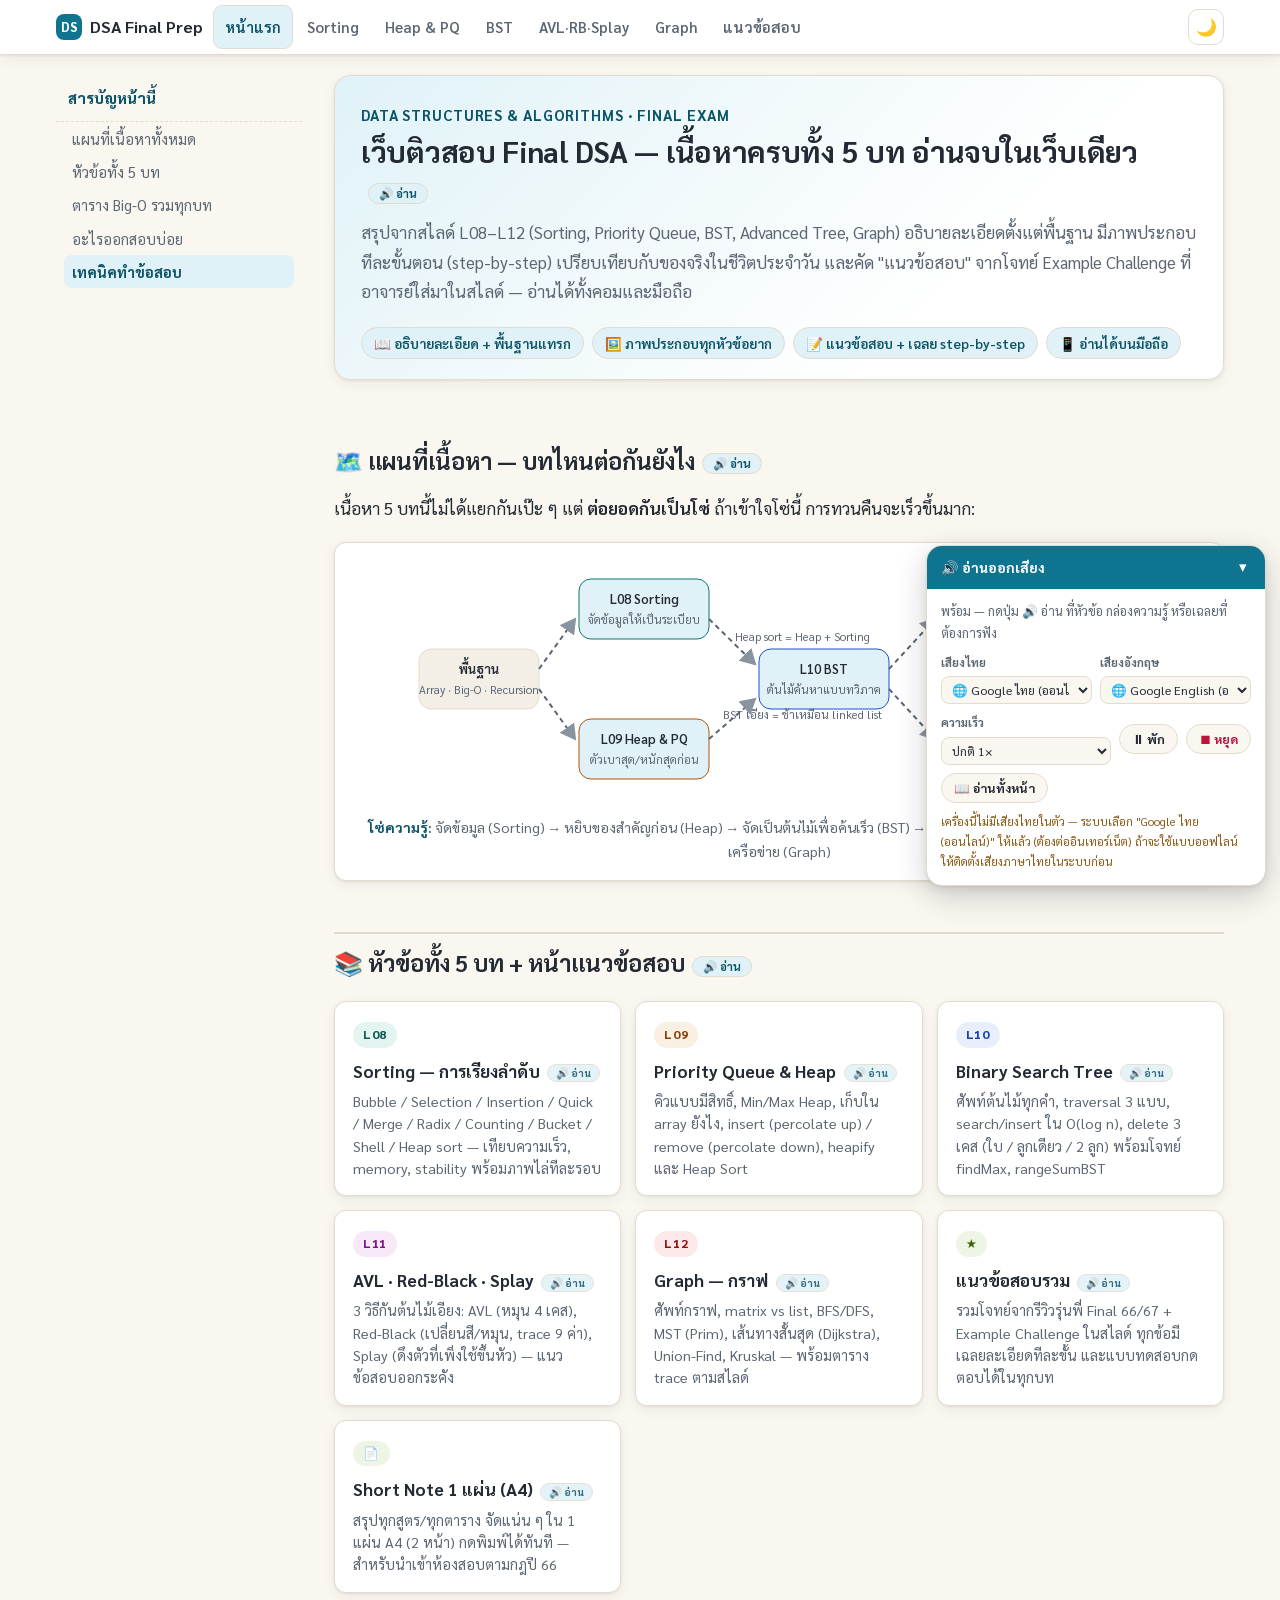
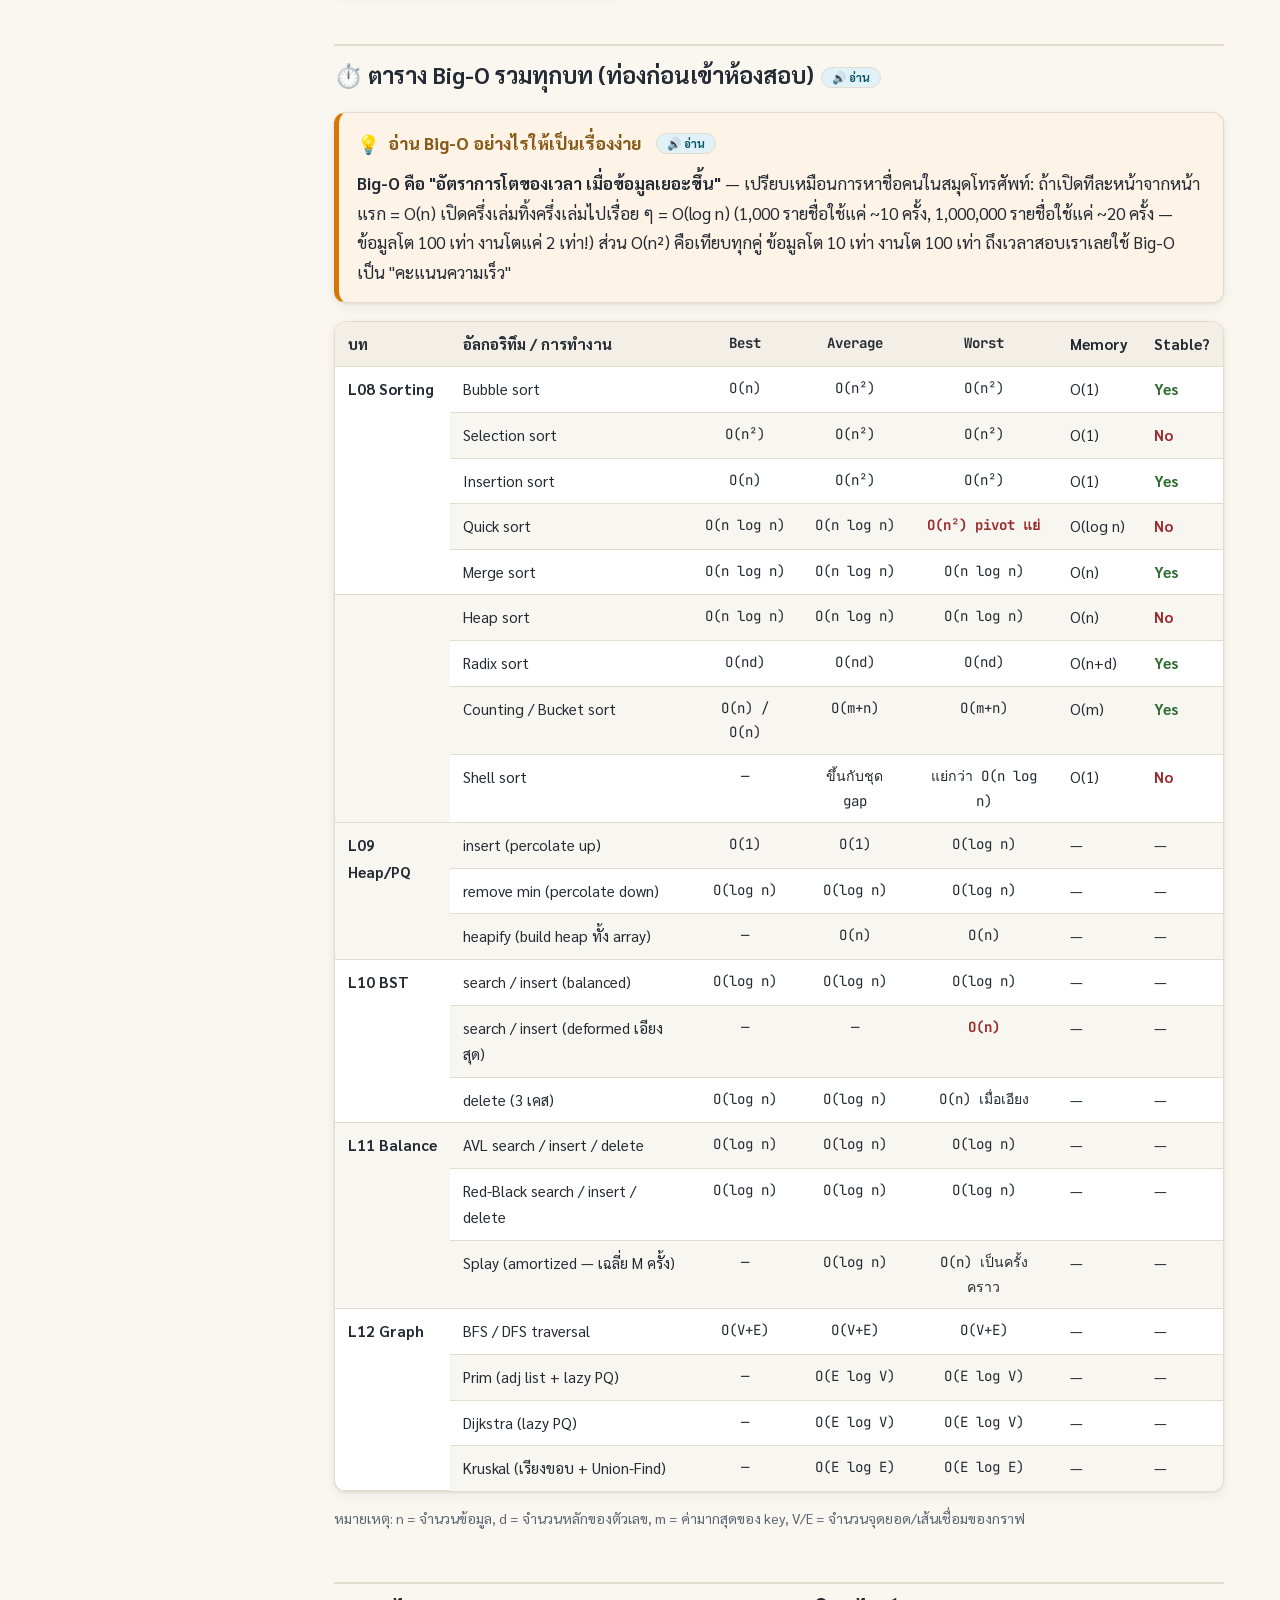
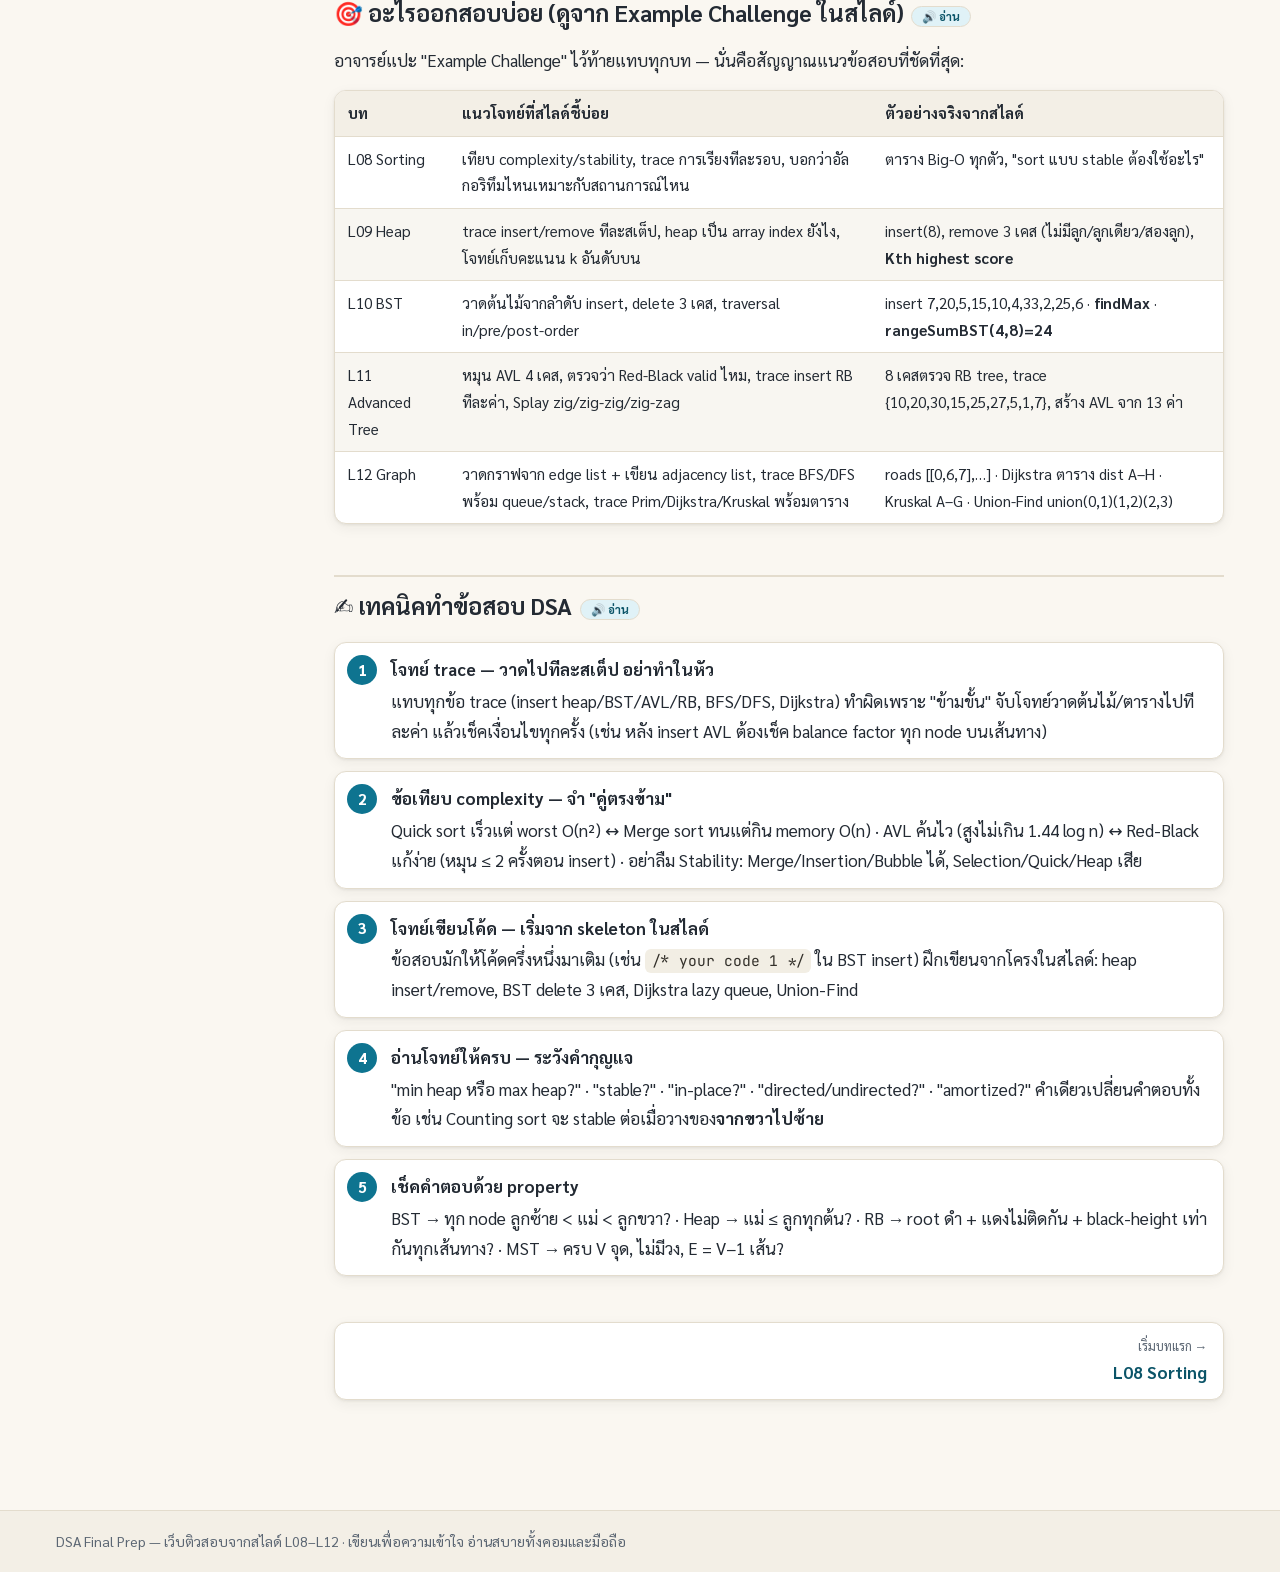
==== commit 293e708d: "เพิ่มระบบเสียงช่วยอ่าน (TTS): ปุ่ม 🔊 ต่อหัวข้อ/กล่อง/เฉลย + แถบควบคุมลอย + เสียงไทยออนไลน์ (Google T" ====
--- a/index.html
+++ b/index.html
@@ -3,6 +3,7 @@
 <head>
 <meta charset="UTF-8">
 <meta name="viewport" content="width=device-width, initial-scale=1.0">
+<meta name="referrer" content="no-referrer">
 <title>DSA Final Prep — ติวสอบ Final Data Structures &amp; Algorithms</title>
 <link rel="icon" href="data:image/svg+xml,%3Csvg xmlns=%27http://www.w3.org/2000/svg%27 viewBox=%270 0 32 32%27%3E%3Crect width=%2732%27 height=%2732%27 rx=%278%27 fill=%27%230e7490%27/%3E%3Ctext x=%2716%27 y=%2722%27 font-size=%2716%27 font-weight=%27bold%27 text-anchor=%27middle%27 fill=%27white%27 font-family=%27sans-serif%27%3EDS%3C/text%3E%3C/svg%3E">
 <link rel="preconnect" href="https://fonts.googleapis.com">
@@ -217,6 +218,7 @@
 </div>
 
 <footer class="site"><div class="inner">DSA Final Prep — เว็บติวสอบจากสไลด์ L08–L12 · เขียนเพื่อความเข้าใจ อ่านสบายทั้งคอมและมือถือ</div></footer>
+<script src="assets/tts.js"></script>
 <script src="assets/main.js"></script>
 </body>
 </html>
--- a/assets/style.css
+++ b/assets/style.css
@@ -339,6 +339,60 @@
 footer.site { border-top: 1px solid var(--line); background: var(--bg-soft); margin-top: 30px; }
 footer.site .inner { max-width: 1200px; margin: 0 auto; padding: 18px 16px; font-size: .88rem; color: var(--ink-soft); }
 
+/* ---------- TTS (อ่านออกเสียง) ---------- */
+.tts-btn {
+  font-family: var(--font-thai); font-size: .72rem; font-weight: 700;
+  color: var(--accent-ink); background: var(--accent-soft);
+  border: 1px solid var(--line); border-radius: 999px;
+  padding: 2px 10px; cursor: pointer; white-space: nowrap;
+  vertical-align: middle; margin-left: .45rem; transition: background .15s, color .15s, border-color .15s;
+}
+.tts-btn:hover { background: var(--accent); color: #fff; border-color: var(--accent); }
+.tts-btn.on { background: var(--accent); color: #fff; border-color: var(--accent); }
+.tts-btn.tts-sub { font-size: .66rem; padding: 1px 8px; opacity: .85; }
+.tts-btn.tts-sub:hover { opacity: 1; }
+.tts-reading {
+  box-shadow: 0 0 0 2px var(--accent), 0 0 22px color-mix(in srgb, var(--accent) 30%, transparent);
+  border-radius: 14px;
+}
+h2.tts-reading, h3.tts-reading, .box-title.tts-reading { border-radius: 8px; }
+.tts-bar {
+  position: fixed; right: 14px; bottom: 14px; z-index: 80;
+  width: min(340px, calc(100vw - 28px));
+  background: var(--card); border: 1px solid var(--line); border-radius: 16px;
+  box-shadow: var(--shadow), 0 10px 32px rgba(2, 8, 23, .18);
+  overflow: hidden; font-family: var(--font-thai);
+}
+.tts-bar-head {
+  display: flex; align-items: center; justify-content: space-between;
+  padding: 9px 14px; background: var(--accent); color: #fff; cursor: pointer;
+}
+.tts-bar-title { font-weight: 700; font-size: .88rem; }
+.tts-fold { background: none; border: none; color: #fff; font-size: .95rem; cursor: pointer; padding: 0 4px; }
+.tts-bar.min .tts-bar-body { display: none; }
+.tts-bar-body { padding: 11px 14px 13px; display: grid; gap: 9px; }
+.tts-status { font-size: .8rem; color: var(--ink-soft); min-height: 1.2em; }
+.tts-row { display: flex; flex-wrap: wrap; gap: 8px; align-items: center; }
+.tts-row label {
+  display: inline-flex; flex-direction: column; gap: 3px;
+  font-size: .72rem; font-weight: 700; color: var(--ink-soft); flex: 1 1 130px;
+}
+.tts-bar select {
+  font-family: var(--font-thai); font-size: .78rem; width: 100%;
+  padding: 4px 6px; border: 1px solid var(--line); border-radius: 8px;
+  background: var(--bg); color: var(--ink);
+}
+.tts-bar-body > .tts-row button {
+  font-family: var(--font-thai); font-size: .78rem; font-weight: 700;
+  padding: 6px 12px; border-radius: 999px; cursor: pointer;
+  border: 1px solid var(--line); background: var(--bg); color: var(--ink);
+}
+.tts-bar-body > .tts-row button:hover { border-color: var(--accent); color: var(--accent-ink); }
+.tts-stop { color: #be123c !important; }
+.tts-hint { font-size: .72rem; color: var(--warn-ink); }
+@media (max-width: 600px) { .tts-bar { right: 8px; bottom: 8px; } }
+@media print { .tts-bar, .tts-btn { display: none !important; } }
+
 /* print */
 @media print {
   header.site, aside.toc, .pager, #progress, footer.site { display: none !important; }
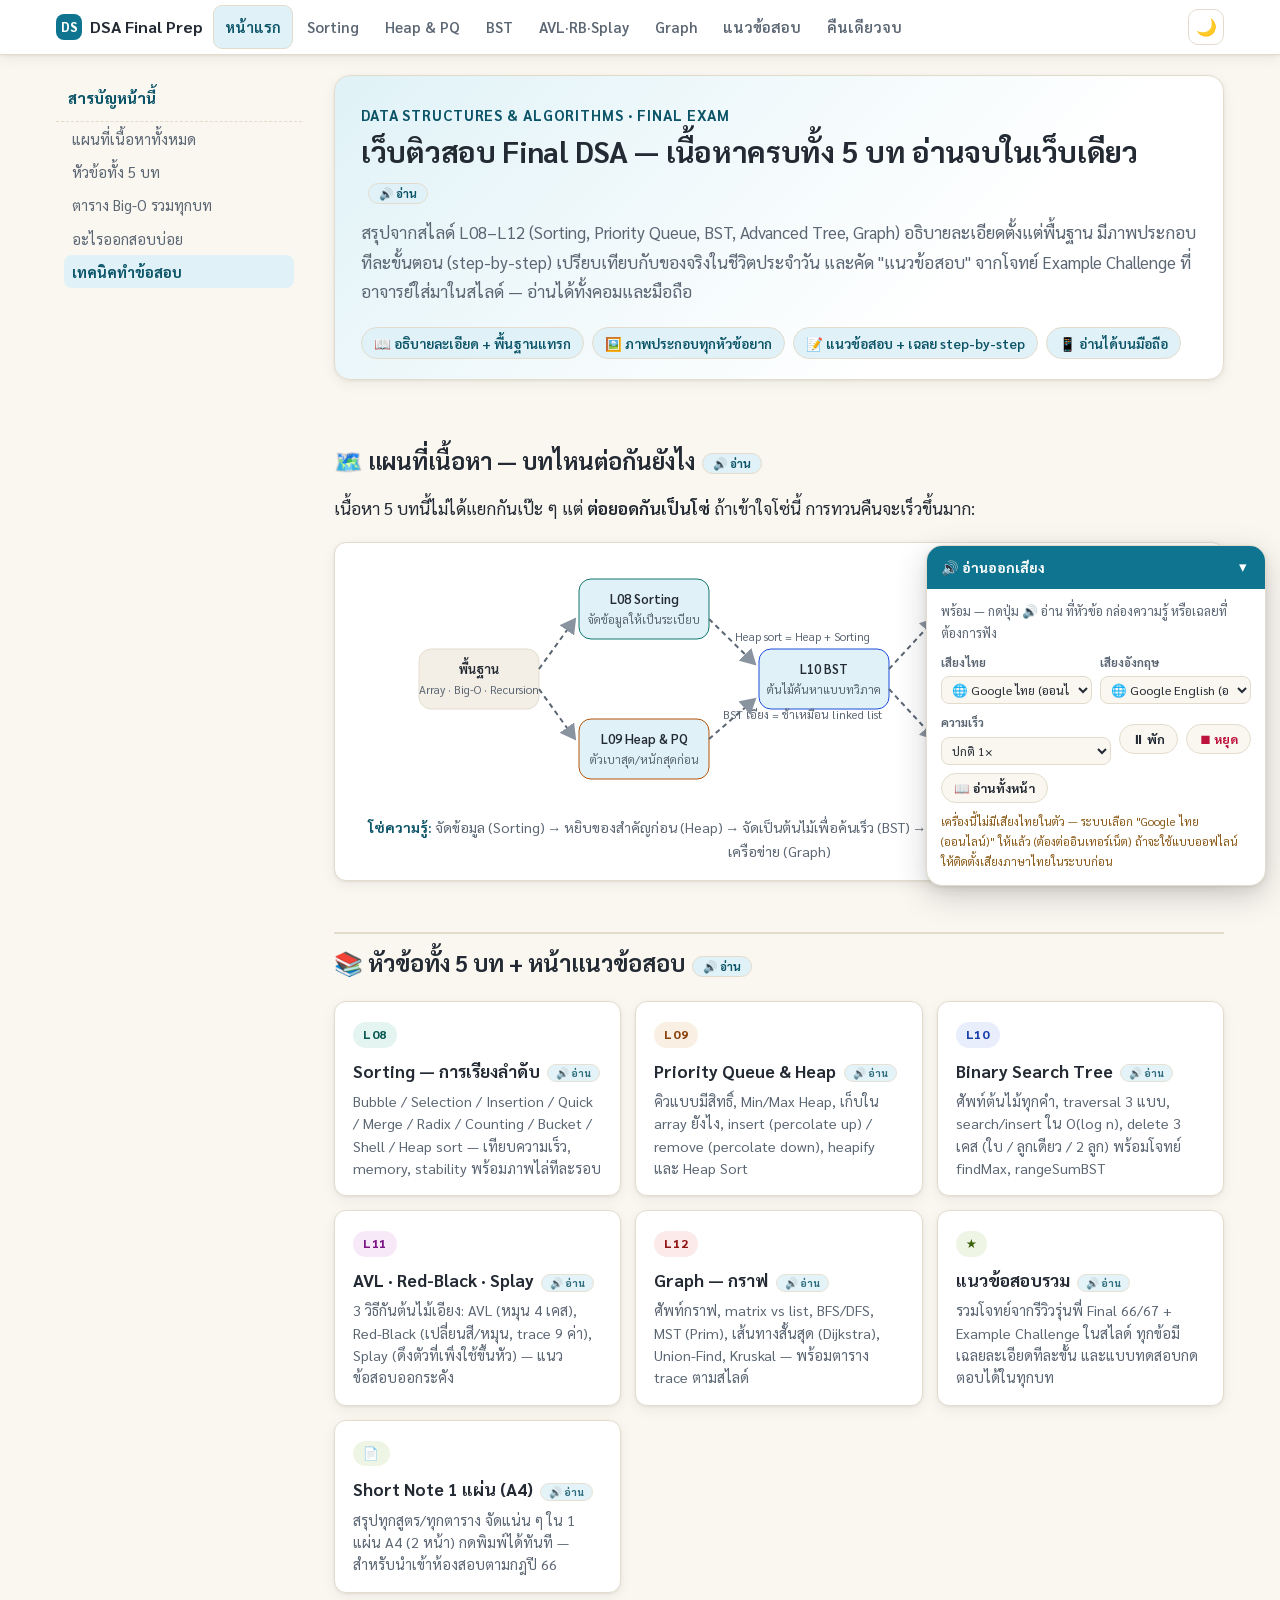
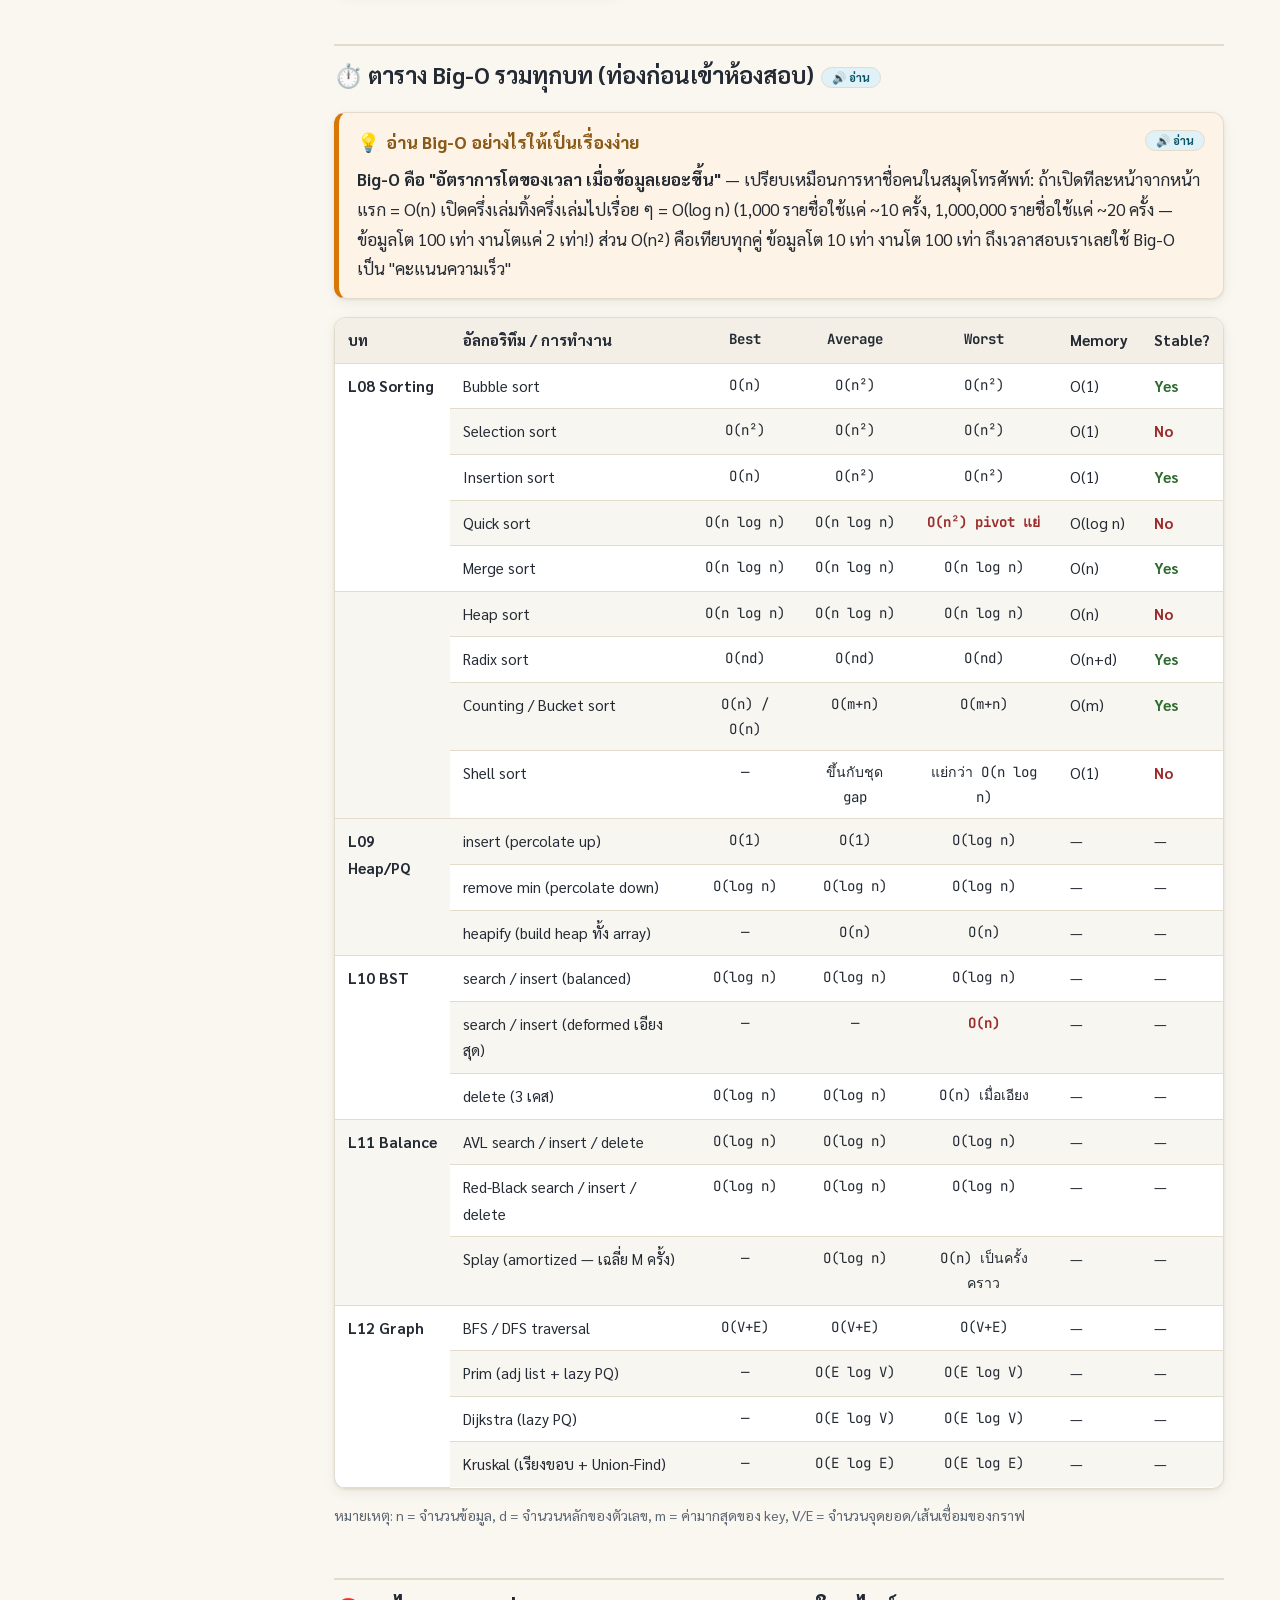
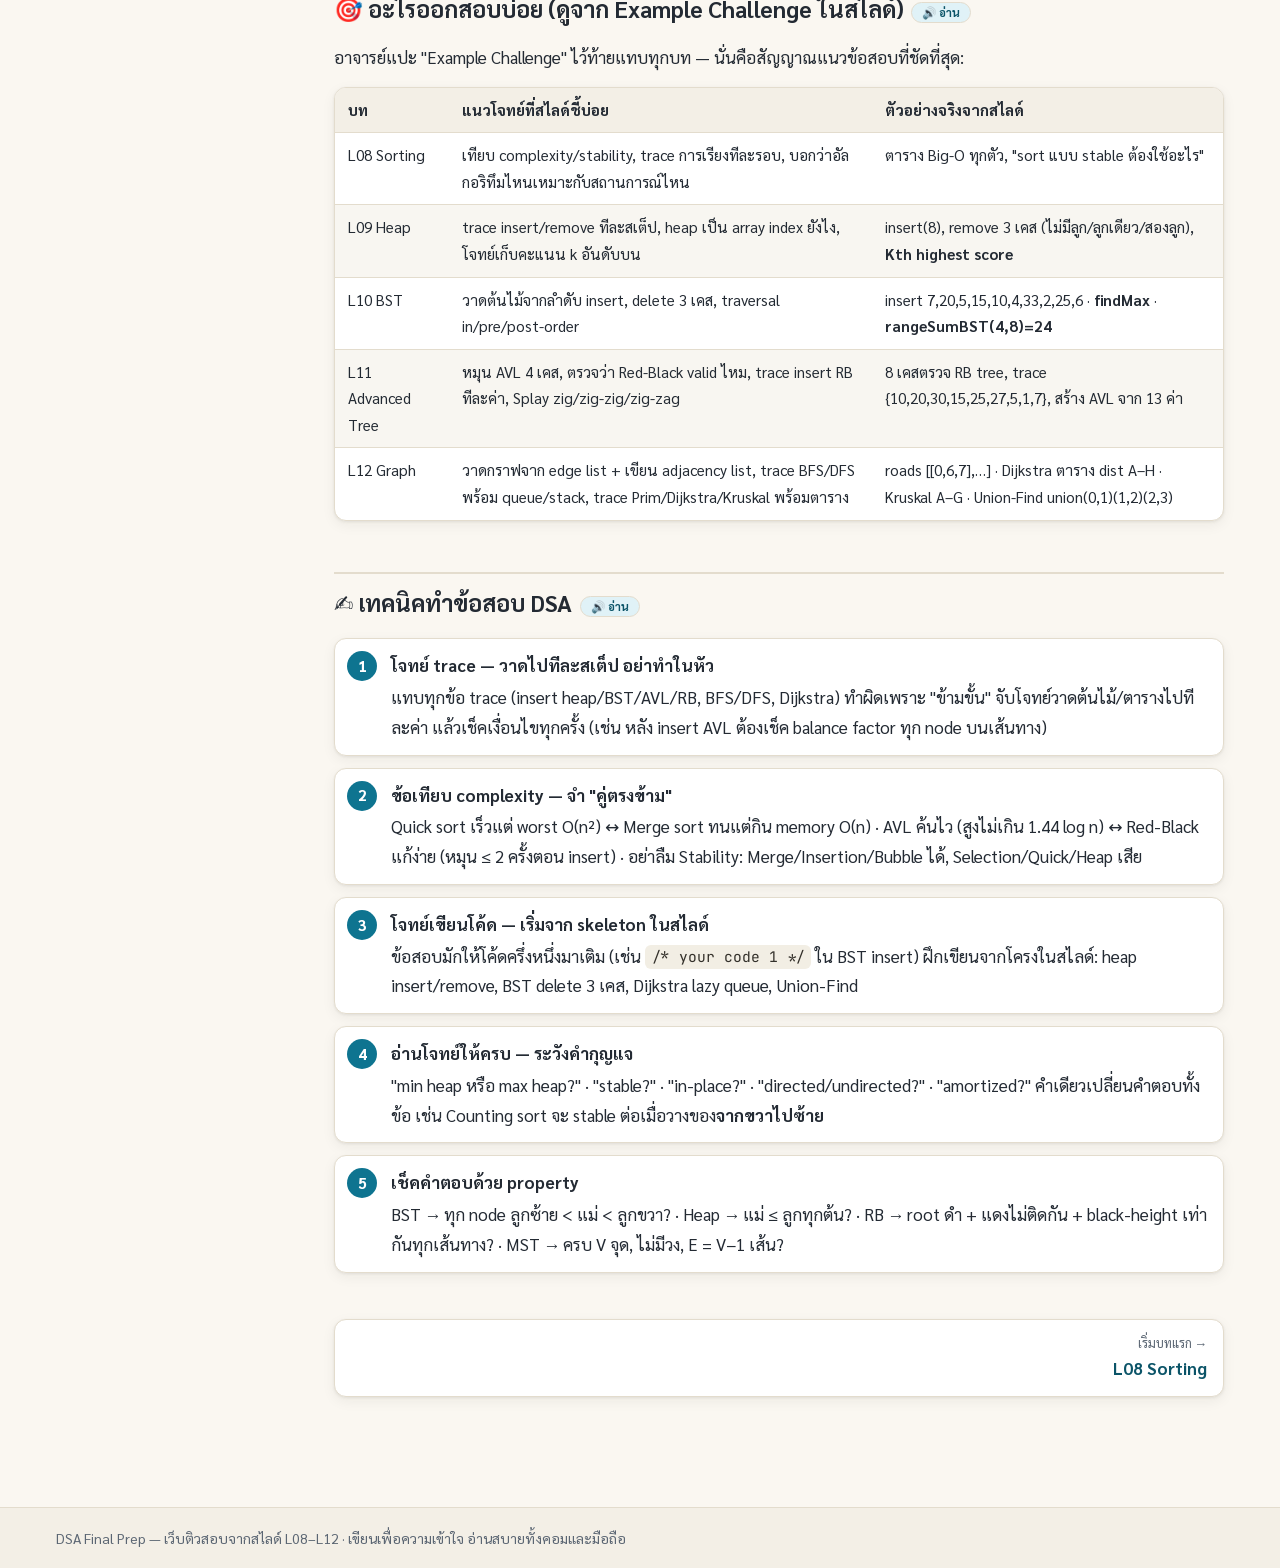
==== commit bbae5844: "เพิ่มหน้า 'คืนเดียวจบ': เช็คลิสต์ 11 ช่องซ้อมก่อนสอบสำหรับสอนเพื่อนพื้นฐานน้อย — แต่ละช่องมีสรุปคอนเ" ====
--- a/index.html
+++ b/index.html
@@ -24,6 +24,7 @@
       <a href="avltree.html">AVL·RB·Splay</a>
       <a href="graph.html">Graph</a>
       <a href="exam.html">แนวข้อสอบ</a>
+      <a href="onenight.html">คืนเดียวจบ</a>
     </nav>
     <div class="header-actions">
       <button class="icon-btn" data-action="toggle-theme" title="สลับธีมมืด/สว่าง" aria-label="สลับธีม">🌙</button>
--- a/assets/style.css
+++ b/assets/style.css
@@ -169,8 +169,10 @@
   background: var(--card); border: 1px solid var(--line); border-left: 5px solid var(--accent);
   border-radius: var(--radius); padding: 14px 18px; margin: 18px 0; box-shadow: var(--shadow);
 }
-.box .box-title { font-weight: 800; display: flex; align-items: center; gap: 8px; margin-bottom: 6px; }
-.box .box-title .em { font-size: 1.15rem; }
+.box .box-title { font-weight: 800; display: flow-root; line-height: 1.55; margin-bottom: 6px; }
+.box .box-title .em { font-size: 1.15rem; margin-right: 6px; }
+/* ปุ่มอ่านออกเสียงในหัวข้อกล่อง: ลอยชิดขวาบน ไม่ดันข้อความให้หักบรรทัดผิดรูป */
+.box-title .tts-btn { float: right; margin-top: 3px; margin-left: 10px; }
 .box p:first-child { margin-top: 0; }
 .box p:last-child { margin-bottom: 0; }
 .box.analogy { border-left-color: #d97706; background: var(--warn-bg); }
@@ -297,6 +299,20 @@
 svg .nd.black-n + text, svg text.on-black { fill: #fff; }
 svg .ghost { opacity: .5; stroke-dasharray: 4 3; fill: none; }
 
+/* drill visualization (แบบฝึกหัด Sorting ในหน้าแนวข้อสอบ) — สีตายตัว อ่านได้ทั้งธีมสว่าง/มืด */
+svg .dcell { fill: #f8fafc; stroke: #94a3b8; stroke-width: 1.2; }
+svg .dcell.hot { fill: #fef3c7; stroke: #d97706; stroke-width: 2; }
+svg .dcell.good { fill: #bbf7d0; stroke: #16a34a; stroke-width: 1.6; }
+svg .dbad { fill: #fee2e2; stroke: #dc2626; stroke-width: 2; }
+svg .dtxt { font-size: 13px; font-weight: 700; fill: #1e293b; }
+svg .dtag { font-size: 11.5px; fill: #475569; }
+svg .dtag-b { font-size: 12.5px; font-weight: 700; fill: #0f172a; }
+svg .dswap { font-size: 11px; font-weight: 700; fill: #b45309; }
+svg .dlegend { font-size: 11.5px; fill: #334155; }
+svg .dnode { fill: #fffdf5; stroke: #94a3b8; stroke-width: 1.4; }
+svg .dchip { fill: #fef3c7; stroke: #d97706; }
+svg .dnote { font-size: 12px; fill: #475569; }
+
 /* grid background for bucket diagrams */
 svg .bucket { fill: var(--bg-soft); stroke: var(--line); }
 [data-theme="dark"] svg .bucket { fill: #232d34; }
